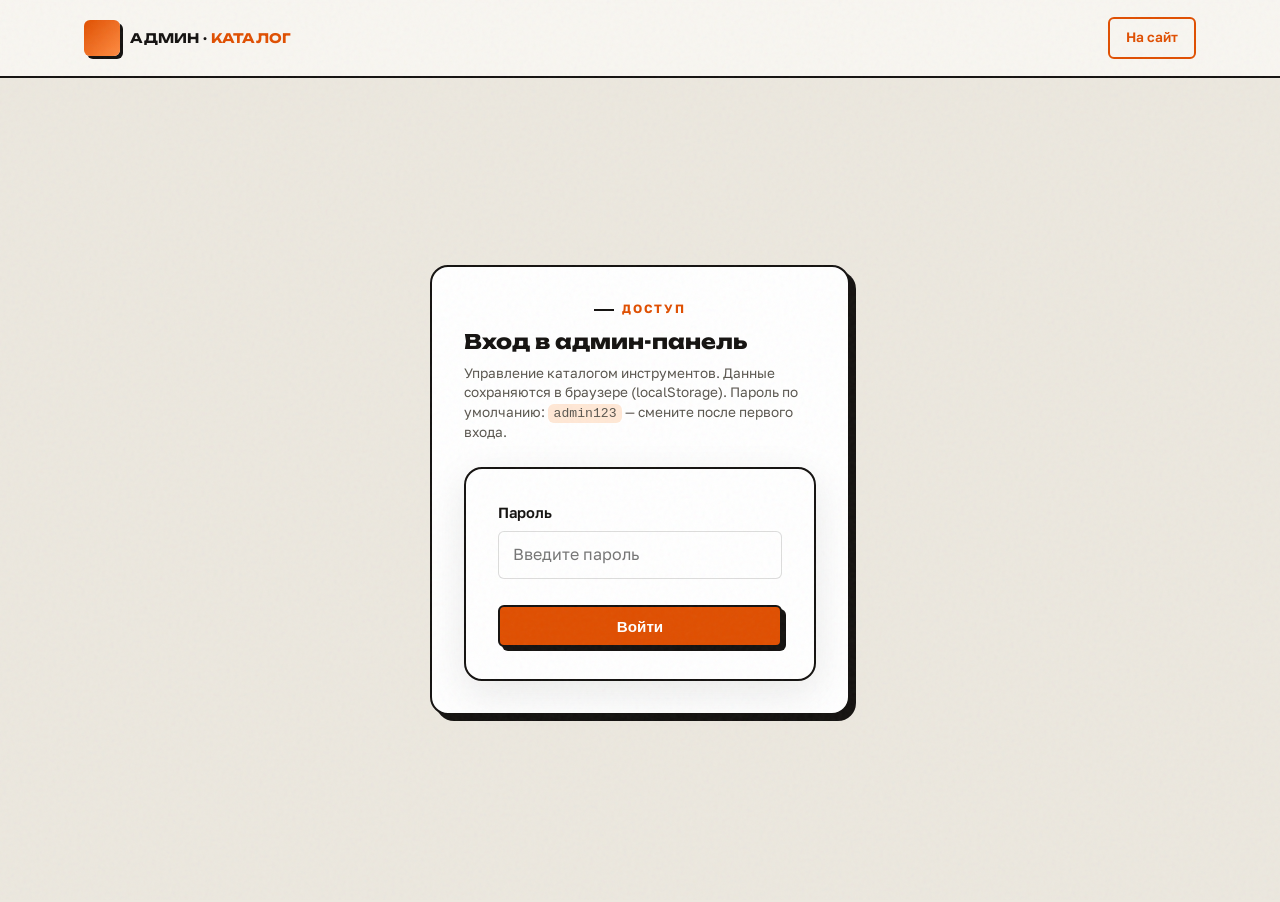
==== admin.html @ 6194e951 "Создание Админки" ====
<!DOCTYPE html>
<html lang="ru">
<head>
  <meta charset="UTF-8">
  <meta name="viewport" content="width=device-width, initial-scale=1.0">
  <meta name="robots" content="noindex, nofollow">
  <title>Админ-панель — Аренда Инструментов</title>
  <link rel="preconnect" href="https://fonts.googleapis.com">
  <link rel="preconnect" href="https://fonts.gstatic.com" crossorigin>
  <link href="https://fonts.googleapis.com/css2?family=Golos+Text:wght@400;500;600;700&family=Unbounded:wght@500;700;800&display=swap" rel="stylesheet">
  <link rel="stylesheet" href="style.css">
  <link rel="stylesheet" href="admin.css">
</head>
<body class="admin-body">
  <header class="site-header">
    <div class="container site-header__inner">
      <a href="index.html" class="logo">
        <span class="logo__mark" aria-hidden="true"></span>
        <span class="logo__text">Админ · <em>Каталог</em></span>
      </a>
      <a href="index.html" class="btn btn--outline btn--sm" id="admin-link-site">На сайт</a>
    </div>
  </header>

  <section class="admin-login" id="admin-login">
    <div class="admin-login__card">
      <p class="section__eyebrow">Доступ</p>
      <h1 class="admin-login__title">Вход в админ-панель</h1>
      <p class="admin-login__hint">
        Управление каталогом инструментов. Данные сохраняются в браузере (localStorage).
        Пароль по умолчанию: <code>admin123</code> — смените после первого входа.
      </p>
      <form id="login-form" class="form" novalidate>
        <p class="admin-form-error" id="login-error" role="alert" hidden></p>
        <div class="form__row">
          <label class="form__label" for="login-password">Пароль</label>
          <input class="form__control" type="password" id="login-password" autocomplete="current-password" required placeholder="Введите пароль">
        </div>
        <button type="submit" class="btn btn--primary btn--block">Войти</button>
      </form>
    </div>
  </section>

  <main class="admin-app container" id="admin-app" hidden>
    <div class="admin-toolbar">
      <h1 class="admin-toolbar__title">Каталог инструментов</h1>
      <div class="admin-toolbar__actions">
        <button type="button" class="btn btn--primary" id="btn-add-tool">+ Добавить</button>
        <button type="button" class="btn btn--outline btn--sm" id="btn-reset-defaults">Сбросить к defaults</button>
        <button type="button" class="btn btn--outline btn--sm" id="btn-logout">Выйти</button>
      </div>
    </div>

    <div class="admin-stats" id="admin-stats"></div>

    <div class="admin-table-wrap">
      <table class="admin-table" id="tools-table">
        <thead>
          <tr>
            <th scope="col">Фото</th>
            <th scope="col">Название</th>
            <th scope="col">Цена / сутки</th>
            <th scope="col">Залог</th>
            <th scope="col">Статус</th>
            <th scope="col">Действия</th>
          </tr>
        </thead>
        <tbody id="tools-table-body"></tbody>
      </table>
      <p class="admin-empty" id="tools-empty" hidden>Каталог пуст. Добавьте первый инструмент.</p>
    </div>

    <section class="admin-settings" aria-labelledby="admin-settings-title">
      <h2 class="admin-settings__title" id="admin-settings-title">Смена пароля</h2>
      <form id="password-form" class="form" novalidate>
        <p class="admin-form-error" id="password-error" role="alert" hidden></p>
        <p class="admin-form-success" id="password-success" hidden>Пароль успешно изменён.</p>
        <div class="admin-form__grid">
          <div class="form__row">
            <label class="form__label" for="pwd-current">Текущий пароль</label>
            <input class="form__control" type="password" id="pwd-current" required autocomplete="current-password">
          </div>
          <div class="form__row">
            <label class="form__label" for="pwd-new">Новый пароль</label>
            <input class="form__control" type="password" id="pwd-new" required minlength="6" autocomplete="new-password">
          </div>
        </div>
        <button type="submit" class="btn btn--outline btn--sm">Сохранить пароль</button>
      </form>
    </section>
  </main>

  <div class="modal admin-modal" id="tool-modal" aria-hidden="true" role="dialog" aria-modal="true" aria-labelledby="tool-modal-title">
    <div class="modal__backdrop" id="tool-modal-backdrop"></div>
    <div class="modal__panel modal__panel--admin">
      <header class="admin-form__head">
        <h2 class="admin-form__title" id="tool-modal-title">Инструмент</h2>
        <button type="button" class="modal__close" id="tool-modal-close" aria-label="Закрыть">×</button>
      </header>
      <form class="admin-form form" id="tool-form" novalidate>
        <p class="admin-form-error" id="tool-form-error" role="alert" hidden></p>
        <input type="hidden" id="tool-edit-id" value="">

        <div class="admin-form__grid">
          <div class="form__row admin-form__full">
            <label class="form__label" for="tool-name">Название <span class="req">*</span></label>
            <input class="form__control" type="text" id="tool-name" required>
          </div>
          <div class="form__row admin-form__full">
            <label class="form__label" for="tool-desc">Краткое описание <span class="req">*</span></label>
            <textarea class="form__control form__control--textarea" id="tool-desc" rows="2" required></textarea>
          </div>
          <div class="form__row admin-form__full">
            <label class="form__label" for="tool-desc-full">Подробное описание</label>
            <textarea class="form__control form__control--textarea" id="tool-desc-full" rows="3"></textarea>
          </div>
          <div class="form__row admin-form__full">
            <label class="form__label" for="tool-use">Область применения</label>
            <textarea class="form__control form__control--textarea" id="tool-use" rows="2"></textarea>
          </div>

          <p class="admin-form__section-title">Стоимость и статус</p>

          <div class="form__row">
            <label class="form__label" for="tool-price-day">Цена / сутки (₽) <span class="req">*</span></label>
            <input class="form__control" type="number" id="tool-price-day" min="0" step="1" required>
          </div>
          <div class="form__row">
            <label class="form__label" for="tool-price-week">Цена / неделя (₽)</label>
            <input class="form__control" type="number" id="tool-price-week" min="0" step="1">
          </div>
          <div class="form__row">
            <label class="form__label" for="tool-deposit">Залог (₽) <span class="req">*</span></label>
            <input class="form__control" type="number" id="tool-deposit" min="0" step="1" required>
          </div>
          <div class="form__row">
            <label class="form__label" for="tool-status">Статус</label>
            <select class="form__control" id="tool-status"></select>
          </div>
          <div class="form__row">
            <label class="form__label" for="tool-placeholder">Плейсхолдер</label>
            <input class="form__control" type="text" id="tool-placeholder" maxlength="4" placeholder="🔧">
          </div>

          <p class="admin-form__section-title">Изображение</p>

          <div class="admin-image-upload admin-form__full">
            <div id="tool-image-preview-wrap">
              <span class="admin-image-upload__preview-fallback" id="tool-image-fallback">🔧</span>
              <img class="admin-image-upload__preview" id="tool-image-preview" alt="" hidden>
            </div>
            <div class="admin-image-upload__fields">
              <div class="form__row">
                <label class="form__label" for="tool-image-file">Загрузить файл</label>
                <input class="form__control" type="file" id="tool-image-file" accept="image/jpeg,image/png,image/webp,image/gif">
              </div>
              <div class="form__row">
                <label class="form__label" for="tool-image-url">Или URL / путь</label>
                <input class="form__control" type="text" id="tool-image-url" placeholder="images/Перфоратор.webp">
              </div>
              <p class="admin-image-upload__hint">Файл сохраняется в localStorage (сжатие до ~900 КБ). Для production используйте серверное хранилище.</p>
            </div>
          </div>

          <p class="admin-form__section-title">Характеристики</p>
          <div class="admin-specs" id="specs-list"></div>
          <div class="admin-form__full">
            <button type="button" class="btn btn--outline btn--sm" id="btn-add-spec">+ Характеристика</button>
          </div>
        </div>

        <footer class="admin-form__foot">
          <button type="button" class="btn btn--outline" id="tool-form-cancel">Отмена</button>
          <button type="submit" class="btn btn--primary">Сохранить</button>
        </footer>
      </form>
    </div>
  </div>

  <script src="js/tools-seed.js"></script>
  <script src="js/catalog-store.js"></script>
  <script src="admin.js"></script>
</body>
</html>
---- style.css ----
/* ============================================
   НАСТРОЙКИ ТЕМЫ — индустриальная мастерская
   Акцент: --color-accent
   ============================================ */
:root {
  --color-bg: #ece8df;
  --color-bg-deep: #1a1814;
  --color-surface: #faf8f4;
  --color-surface-elevated: #ffffff;
  --color-text: #141210;
  --color-text-muted: #5a564f;
  --color-accent: #e04f00;
  --color-accent-hover: #c74400;
  --color-accent-soft: #ffe8d6;
  --color-accent-glow: rgba(224, 79, 0, 0.35);
  --color-stripe: #2a3d35;
  --color-border: rgba(20, 18, 16, 0.1);
  --radius: 4px;
  --radius-lg: 18px;
  --radius-sm: 6px;
  --shadow: 0 12px 40px rgba(20, 18, 16, 0.09);
  --shadow-hover: 0 20px 50px rgba(224, 79, 0, 0.22);
  --shadow-inset: inset 0 1px 0 rgba(255, 255, 255, 0.6);
  --font-display: "Unbounded", sans-serif;
  --font-body: "Golos Text", sans-serif;
  --header-h: 76px;
  --ease-out: cubic-bezier(0.22, 1, 0.36, 1);
  --ease-spring: cubic-bezier(0.34, 1.25, 0.64, 1);
  --t-fast: 0.22s;
  --t-med: 0.38s;
  --t-reveal: 0.55s;
}

*,
*::before,
*::after {
  box-sizing: border-box;
}

html {
  scroll-behavior: smooth;
}

body {
  margin: 0;
  font-family: var(--font-body);
  font-size: 1rem;
  line-height: 1.6;
  color: var(--color-text);
  background: var(--color-bg);
  position: relative;
  overflow-x: hidden;
}

main {
  width: 100%;
}

body::before {
  content: "";
  position: fixed;
  inset: 0;
  z-index: 9999;
  pointer-events: none;
  opacity: 0.045;
  background-image: url("data:image/svg+xml,%3Csvg viewBox='0 0 256 256' xmlns='http://www.w3.org/2000/svg'%3E%3Cfilter id='n'%3E%3CfeTurbulence type='fractalNoise' baseFrequency='0.85' numOctaves='4' stitchTiles='stitch'/%3E%3C/filter%3E%3Crect width='100%25' height='100%25' filter='url(%23n)'/%3E%3C/svg%3E");
}

img {
  max-width: 100%;
  height: auto;
  display: block;
}

a {
  color: var(--color-accent);
  text-decoration: none;
}

a:hover {
  text-decoration: underline;
}

.container {
  width: 100%;
  max-width: 1160px;
  margin-left: auto;
  margin-right: auto;
  padding-left: 1.5rem;
  padding-right: 1.5rem;
  box-sizing: border-box;
}

/* ---------- Шапка ---------- */
.site-header {
  position: sticky;
  top: 0;
  z-index: 100;
  background: rgba(250, 248, 244, 0.88);
  backdrop-filter: blur(14px) saturate(1.2);
  border-bottom: 2px solid var(--color-text);
}

.site-header__inner {
  display: flex;
  align-items: center;
  justify-content: space-between;
  gap: 1rem;
  min-height: var(--header-h);
}

.logo {
  display: inline-flex;
  align-items: center;
  gap: 0.65rem;
  font-family: var(--font-display);
  font-weight: 700;
  font-size: 0.82rem;
  letter-spacing: 0.02em;
  text-transform: uppercase;
  color: var(--color-text);
  text-decoration: none;
  white-space: nowrap;
}

.logo__text em {
  font-style: normal;
  color: var(--color-accent);
}

.logo__mark {
  width: 36px;
  height: 36px;
  flex-shrink: 0;
  border-radius: var(--radius-sm);
  background:
    linear-gradient(135deg, var(--color-accent) 0%, #ff8c42 100%),
    repeating-linear-gradient(
      -45deg,
      transparent,
      transparent 3px,
      rgba(0, 0, 0, 0.08) 3px,
      rgba(0, 0, 0, 0.08) 6px
    );
  box-shadow: 3px 3px 0 var(--color-text);
}

.logo:hover {
  color: var(--color-text);
  text-decoration: none;
}

@media (hover: hover) and (pointer: fine) {
  .logo {
    transition: transform var(--t-fast) var(--ease-out);
  }

  .logo:hover {
    transform: translateY(-1px);
  }

  .logo:hover .logo__mark {
    box-shadow: 4px 4px 0 var(--color-accent);
  }
}

.nav {
  flex: 1;
  display: flex;
  justify-content: center;
}

.menu {
  list-style: none;
  margin: 0;
  padding: 0;
  display: flex;
  flex-wrap: wrap;
  gap: 0.35rem 1.25rem;
  justify-content: center;
}

.menu__link {
  color: var(--color-text);
  font-weight: 500;
  font-size: 0.95rem;
  text-decoration: none;
  padding: 0.35rem 0;
  border-bottom: 2px solid transparent;
  transition:
    color var(--t-fast) ease,
    border-color var(--t-fast) ease,
    transform var(--t-fast) var(--ease-out);
}

.menu__link:hover {
  color: var(--color-accent);
  border-bottom-color: var(--color-accent);
  text-decoration: none;
}

@media (hover: hover) and (pointer: fine) {
  .menu__link:hover {
    transform: translateY(-1px);
  }
}

/* Кнопка заявки в выпадающем меню (только мобильная версия) */
.nav__cta-burger {
  display: none;
  width: 100%;
  margin-top: 0.75rem;
}

/* Шапка: телефон + CTA (десктоп) */
.site-header__actions {
  display: flex;
  align-items: center;
  gap: 0.85rem;
  flex-shrink: 0;
}

.header-phone {
  font-family: var(--font-display);
  font-size: 0.82rem;
  font-weight: 700;
  letter-spacing: 0.02em;
  color: var(--color-text);
  text-decoration: none;
  white-space: nowrap;
  padding: 0.35rem 0;
  border-bottom: 2px solid transparent;
  transition:
    color var(--t-fast) ease,
    border-color var(--t-fast) ease;
}

.header-phone:hover {
  color: var(--color-accent);
  border-bottom-color: var(--color-accent);
  text-decoration: none;
}

.site-header__cta {
  padding: 0.55rem 1rem;
  font-size: 0.88rem;
  white-space: nowrap;
}

.menu__link--cta {
  color: var(--color-accent);
  font-weight: 700;
}

.menu__link--cta:hover {
  border-bottom-color: var(--color-accent);
}

/* Кнопки */
.btn {
  display: inline-flex;
  align-items: center;
  justify-content: center;
  padding: 0.65rem 1.35rem;
  font-weight: 600;
  font-size: 0.95rem;
  border-radius: var(--radius-sm);
  border: 2px solid transparent;
  cursor: pointer;
  text-decoration: none;
  transition:
    background var(--t-med) var(--ease-out),
    color var(--t-med) var(--ease-out),
    border-color var(--t-med) var(--ease-out),
    transform var(--t-fast) var(--ease-spring),
    box-shadow var(--t-med) ease;
}

.btn:hover {
  text-decoration: none;
}

@media (hover: hover) and (pointer: fine) {
  .btn:hover {
    transform: translateY(-2px) scale(1.02);
  }

  .btn:active {
    transform: translateY(0) scale(0.98);
    transition-duration: 0.08s;
  }
}

.btn--sm {
  padding: 0.5rem 1rem;
  font-size: 0.85rem;
}

.btn--primary {
  background: var(--color-accent);
  color: #fff;
  border-color: var(--color-text);
  box-shadow: 4px 4px 0 var(--color-text);
}

.btn--primary:hover {
  background: var(--color-accent-hover);
  border-color: var(--color-text);
  color: #fff;
  box-shadow: 6px 6px 0 var(--color-text);
}

.btn--outline {
  background: transparent;
  color: var(--color-accent);
  border-color: var(--color-accent);
}

.btn--outline:hover {
  background: var(--color-accent-soft);
  color: var(--color-accent-hover);
  border-color: var(--color-accent-hover);
}

.btn--block {
  width: 100%;
  margin-top: 0.5rem;
}

.btn--lg {
  padding: 0.85rem 1.65rem;
  font-size: 1rem;
}

/* Бургер */
.burger {
  display: none;
  flex-direction: column;
  justify-content: center;
  gap: 5px;
  width: 44px;
  height: 44px;
  padding: 0;
  border: none;
  background: transparent;
  cursor: pointer;
  border-radius: var(--radius-sm);
}

.burger:hover {
  background: var(--color-accent-soft);
}

.burger__line {
  display: block;
  height: 3px;
  width: 22px;
  margin: 0 auto;
  background: var(--color-text);
  border-radius: 2px;
  transition: transform var(--t-med) var(--ease-out), opacity var(--t-fast) ease;
}

.site-header__inner:has(.nav.is-open) .burger .burger__line:nth-child(1) {
  transform: translateY(8px) rotate(45deg);
}

.site-header__inner:has(.nav.is-open) .burger .burger__line:nth-child(2) {
  opacity: 0;
  transform: scaleX(0);
}

.site-header__inner:has(.nav.is-open) .burger .burger__line:nth-child(3) {
  transform: translateY(-8px) rotate(-45deg);
}

/* ---------- Герой ---------- */
.hero {
  padding: 2.5rem 0 3.5rem;
  background:
    linear-gradient(118deg, transparent 62%, rgba(224, 79, 0, 0.07) 62%),
    radial-gradient(ellipse 80% 60% at 100% 0%, rgba(42, 61, 53, 0.12), transparent 55%),
    linear-gradient(180deg, var(--color-surface) 0%, var(--color-bg) 100%);
  overflow: hidden;
}

.hero__wrap {
  display: flex;
  flex-direction: column;
  gap: 2rem;
}

.hero__grid {
  display: grid;
  grid-template-columns: 1.05fr 0.95fr;
  gap: 2rem 3rem;
  align-items: center;
}

.hero__main {
  min-width: 0;
}

.hero__badge {
  display: inline-flex;
  align-items: center;
  gap: 0.5rem;
  margin: 0 0 1.25rem;
  padding: 0.4rem 0.85rem 0.4rem 0.55rem;
  font-size: 0.78rem;
  font-weight: 600;
  letter-spacing: 0.04em;
  text-transform: uppercase;
  color: var(--color-stripe);
  background: var(--color-surface-elevated);
  border: 1px solid var(--color-border);
  border-radius: 999px;
  box-shadow: var(--shadow-inset);
}

.hero__badge-dot {
  width: 8px;
  height: 8px;
  border-radius: 50%;
  background: var(--color-accent);
  box-shadow: 0 0 0 3px var(--color-accent-soft);
  animation: pulse-dot 2.4s ease-in-out infinite;
}

@keyframes pulse-dot {
  0%, 100% { opacity: 1; transform: scale(1); }
  50% { opacity: 0.7; transform: scale(0.85); }
}

.hero__title {
  margin: 0 0 1rem;
  font-family: var(--font-display);
  font-weight: 800;
  font-size: clamp(1.65rem, 4.2vw, 2.65rem);
  line-height: 1.12;
  letter-spacing: -0.03em;
  text-wrap: balance;
}

.hero__geo {
  display: block;
  color: var(--color-accent);
  margin-top: 0.15em;
}

.hero__lead {
  margin: 0 0 1.5rem;
  font-size: clamp(1rem, 2.2vw, 1.12rem);
  color: var(--color-text-muted);
  max-width: 42ch;
  line-height: 1.55;
}

.hero__lead strong {
  color: var(--color-text);
  font-weight: 600;
}

.hero__actions {
  display: flex;
  flex-wrap: wrap;
  align-items: center;
  gap: 0.75rem;
  margin-bottom: 0.65rem;
  max-width: 100%;
}

.hero__microcopy {
  margin: 0 0 1.25rem;
  font-size: 0.82rem;
  color: var(--color-text-muted);
  display: flex;
  align-items: center;
  gap: 0.35rem;
}

.hero__microcopy::before {
  content: "✓";
  color: #2d9a5a;
  font-weight: 700;
}

.hero__contact {
  display: grid;
  grid-template-columns: repeat(2, minmax(0, 1fr));
  gap: 0.75rem;
  max-width: 100%;
}

.hero__contact-btn {
  display: flex;
  align-items: center;
  gap: 0.75rem;
  padding: 0.85rem 1rem;
  text-decoration: none;
  color: var(--color-text);
  background: var(--color-surface-elevated);
  border: 2px solid var(--color-text);
  border-radius: var(--radius-sm);
  box-shadow: 3px 3px 0 var(--color-text);
  transition:
    transform var(--t-fast) var(--ease-out),
    box-shadow var(--t-fast) ease,
    background var(--t-fast) ease;
}

.hero__contact-btn:hover {
  text-decoration: none;
  transform: translateY(-2px);
  box-shadow: 5px 5px 0 var(--color-text);
}

.hero__contact-btn--wa {
  border-color: #1a7a45;
  box-shadow: 3px 3px 0 #1a7a45;
}

.hero__contact-btn--wa:hover {
  box-shadow: 5px 5px 0 #1a7a45;
  background: #eefaf3;
}

.hero__contact-icon {
  flex-shrink: 0;
  width: 2.25rem;
  height: 2.25rem;
  display: flex;
  align-items: center;
  justify-content: center;
  font-size: 1.1rem;
  background: var(--color-accent-soft);
  border-radius: var(--radius-sm);
  border: 1px solid var(--color-border);
}

.hero__contact-icon--wa {
  background: #d8f3e0;
  color: #1a7a45;
  border-color: rgba(26, 122, 69, 0.25);
}

.hero__contact-text {
  display: flex;
  flex-direction: column;
  gap: 0.1rem;
  min-width: 0;
}

.hero__contact-label {
  font-size: 0.68rem;
  font-weight: 700;
  letter-spacing: 0.08em;
  text-transform: uppercase;
  color: var(--color-text-muted);
}

.hero__contact-value {
  font-family: var(--font-display);
  font-size: 0.82rem;
  font-weight: 700;
  line-height: 1.25;
  word-break: break-word;
}

.hero__contact-btn--phone .hero__contact-value {
  font-size: 0.95rem;
}

.hero-cards {
  list-style: none;
  margin: 0;
  padding: 0;
  display: grid;
  grid-template-columns: repeat(4, minmax(0, 1fr));
  gap: 1rem;
}

.hero-card {
  position: relative;
  padding: 1.15rem 1.15rem 1.25rem;
  background: var(--color-surface-elevated);
  border: 2px solid var(--color-text);
  border-radius: var(--radius-lg);
  box-shadow: 4px 4px 0 var(--color-text);
  min-width: 0;
}

.hero-card__num {
  display: inline-block;
  margin-bottom: 0.65rem;
  padding: 0.2rem 0.45rem;
  font-family: var(--font-display);
  font-size: 0.65rem;
  font-weight: 700;
  letter-spacing: 0.06em;
  color: var(--color-accent);
  background: var(--color-accent-soft);
  border: 1px solid rgba(224, 79, 0, 0.25);
  border-radius: var(--radius-sm);
}

.hero-card__title {
  margin: 0 0 0.45rem;
  font-family: var(--font-display);
  font-size: 0.82rem;
  font-weight: 700;
  line-height: 1.3;
  letter-spacing: -0.01em;
}

.hero-card__text {
  margin: 0;
  font-size: 0.84rem;
  line-height: 1.45;
  color: var(--color-text-muted);
}

.hero__visual {
  position: relative;
  min-height: 320px;
  margin-top: 0;
}

.hero__visual::before {
  content: "";
  position: absolute;
  inset: -12px -12px 12px 12px;
  border: 2px solid var(--color-text);
  border-radius: var(--radius-lg);
  z-index: 0;
}

.hero__visual-frame {
  position: relative;
  z-index: 1;
  height: 100%;
  min-height: 320px;
  padding: 1.75rem 1.5rem;
  display: flex;
  flex-direction: column;
  justify-content: flex-end;
  border-radius: var(--radius-lg);
  background:
    linear-gradient(160deg, rgba(26, 24, 20, 0.92) 0%, rgba(42, 61, 53, 0.88) 100%),
    repeating-linear-gradient(
      90deg,
      transparent,
      transparent 24px,
      rgba(255, 255, 255, 0.03) 24px,
      rgba(255, 255, 255, 0.03) 25px
    );
  box-shadow: var(--shadow);
  color: #f4f0e8;
}

.hero__visual-tag {
  position: absolute;
  top: 1.25rem;
  right: 1.25rem;
  padding: 0.45rem 0.75rem;
  font-family: var(--font-display);
  font-size: 0.72rem;
  font-weight: 700;
  letter-spacing: 0.02em;
  color: var(--color-text);
  background: var(--color-accent);
  border: 2px solid var(--color-text);
  border-radius: var(--radius-sm);
  box-shadow: 3px 3px 0 rgba(0, 0, 0, 0.35);
}

.hero__visual-title {
  margin: 0 0 1rem;
  font-family: var(--font-display);
  font-size: 0.75rem;
  font-weight: 700;
  letter-spacing: 0.1em;
  text-transform: uppercase;
  color: rgba(244, 240, 232, 0.65);
}

.hero__visual-list {
  list-style: none;
  margin: 0;
  padding: 0;
  display: grid;
  gap: 0.55rem;
}

.hero__visual-list li {
  padding: 0.55rem 0.75rem;
  font-weight: 600;
  font-size: 0.95rem;
  background: rgba(255, 255, 255, 0.06);
  border-left: 3px solid var(--color-accent);
  border-radius: 0 var(--radius-sm) var(--radius-sm) 0;
}

@media (hover: hover) and (pointer: fine) {
  .hero:hover .hero__visual-frame {
    box-shadow: 0 16px 44px rgba(20, 18, 16, 0.18);
  }
}

/* ---------- Полоса доверия (CRO) ---------- */
.trust-bar {
  background: var(--color-bg-deep);
  color: #f4f0e8;
  border-block: 2px solid var(--color-text);
  padding: 1.15rem 0;
}

.trust-bar__grid {
  display: grid;
  grid-template-columns: repeat(4, 1fr);
  gap: 1rem 1.5rem;
}

.trust-bar__item {
  text-align: center;
  padding: 0.25rem 0.5rem;
}

.trust-bar__value {
  display: block;
  font-family: var(--font-display);
  font-size: clamp(1rem, 2.5vw, 1.25rem);
  font-weight: 800;
  color: var(--color-accent);
  letter-spacing: -0.02em;
  margin-bottom: 0.2rem;
}

.trust-bar__label {
  display: block;
  font-size: 0.78rem;
  color: rgba(244, 240, 232, 0.72);
  line-height: 1.35;
}

/* ---------- Секции ---------- */
.section {
  padding: 3.5rem 0;
}

.section--alt {
  background: var(--color-surface);
  border-block: 2px solid var(--color-text);
}

.section--form {
  background:
    linear-gradient(0deg, var(--color-bg) 0%, transparent 40%),
    var(--color-surface);
}

.section--contacts {
  background: var(--color-bg-deep);
  color: #f4f0e8;
  padding-bottom: 4rem;
}

.section--contacts .section__eyebrow,
.section--contacts .section__title,
.section--contacts .section__intro {
  color: #f4f0e8;
}

.section--contacts .section__eyebrow::before {
  background: var(--color-accent);
}

.section-header {
  width: 100%;
  max-width: 720px;
  margin: 0 auto 2.5rem;
  padding: 0;
  text-align: center;
}

.catalog-header {
  max-width: 640px;
}

.section-header .section__eyebrow {
  margin-left: auto;
  margin-right: auto;
}

.section-header .section__title {
  width: 100%;
}

.section-header .section__intro {
  margin-bottom: 0;
}

.section__eyebrow {
  margin: 0 auto 0.5rem;
  width: fit-content;
  max-width: 100%;
  font-size: 0.75rem;
  font-weight: 700;
  letter-spacing: 0.14em;
  text-transform: uppercase;
  color: var(--color-accent);
  text-align: center;
}

.section__eyebrow::before {
  content: "";
  display: inline-block;
  width: 1.25rem;
  height: 2px;
  margin-right: 0.5rem;
  vertical-align: middle;
  background: var(--color-text);
}

.section__title {
  margin: 0 0 0.75rem;
  font-family: var(--font-display);
  font-weight: 700;
  font-size: clamp(1.45rem, 3vw, 2rem);
  letter-spacing: -0.02em;
  text-align: center;
}

.section__intro {
  margin: 0 auto;
  text-align: center;
  color: var(--color-text-muted);
  max-width: 520px;
}

/* ---------- Каталог ---------- */
.catalog {
  display: grid;
  width: 100%;
  grid-template-columns: minmax(0, 1fr);
  gap: 1.5rem;
}

@media (min-width: 768px) {
  .catalog {
    grid-template-columns: repeat(2, minmax(0, 1fr));
    gap: 1.75rem;
  }
}

/* Широкий экран: до 4 карточки в ряд; на ноутбуке остаётся сетка 2×2 */
@media (min-width: 1400px) {
  .catalog {
    grid-template-columns: repeat(4, minmax(0, 1fr));
  }
}

.catalog-cta {
  display: flex;
  flex-wrap: wrap;
  align-items: center;
  justify-content: center;
  gap: 1rem 1.5rem;
  margin-top: 2.25rem;
  padding: 1.35rem 1.5rem;
  background: var(--color-accent-soft);
  border: 2px dashed var(--color-accent);
  border-radius: var(--radius-lg);
  text-align: center;
}

.catalog-cta__text {
  margin: 0;
  font-weight: 600;
  font-size: 0.95rem;
  color: var(--color-text);
  max-width: 36ch;
}

.tool-card {
  min-width: 0;
  max-width: 100%;
  background: var(--color-surface-elevated);
  border-radius: var(--radius-lg);
  overflow: hidden;
  box-shadow: var(--shadow);
  border: 2px solid var(--color-text);
  display: flex;
  flex-direction: column;
  transition:
    transform var(--t-med) var(--ease-spring),
    box-shadow var(--t-med) ease;
}

.tool-card::before {
  content: "";
  display: block;
  height: 4px;
  background: linear-gradient(90deg, var(--color-accent), var(--color-stripe));
}

@media (hover: hover) and (pointer: fine) {
  .tool-card:hover {
    transform: translateY(-8px) scale(1.02);
    box-shadow: var(--shadow-hover);
  }
}

.tool-card__media {
  position: relative;
  aspect-ratio: 16 / 10;
  background: #e8e4dc;
  overflow: hidden;
}

.tool-card__media .status-badge {
  position: absolute;
  top: 0.75rem;
  right: 0.75rem;
  z-index: 2;
}

.tool-card__img {
  display: block;
  width: 100%;
  height: 100%;
  object-fit: cover;
  object-position: center;
  transition: transform var(--t-med) var(--ease-out);
}

.tool-card__media-fallback {
  display: flex;
  align-items: center;
  justify-content: center;
  width: 100%;
  height: 100%;
  font-size: 3rem;
  line-height: 1;
  background:
    linear-gradient(145deg, #e8e4dc 0%, var(--color-accent-soft) 70%);
}

@media (hover: hover) and (pointer: fine) {
  .tool-card:hover .tool-card__img {
    transform: scale(1.05);
  }
}

.tool-card__body {
  padding: 1.25rem 1.35rem 1.5rem;
  display: flex;
  flex-direction: column;
  flex: 1;
  gap: 0.5rem;
}

.tool-card__title {
  margin: 0;
  font-family: var(--font-display);
  font-size: 1rem;
  font-weight: 700;
  letter-spacing: -0.01em;
  word-wrap: break-word;
  overflow-wrap: break-word;
}

.tool-card__price-hero {
  margin: 0.15rem 0 0;
  font-family: var(--font-display);
  font-size: 1.35rem;
  font-weight: 800;
  color: var(--color-accent);
  letter-spacing: -0.02em;
  line-height: 1.2;
}

.tool-card__price-hero span {
  font-family: var(--font-body);
  font-size: 0.78rem;
  font-weight: 600;
  color: var(--color-text-muted);
  letter-spacing: 0;
}

.tool-card__desc {
  margin: 0;
  font-size: 0.92rem;
  color: var(--color-text-muted);
}

.tool-card__section {
  margin-top: 0.85rem;
}

.tool-card__subtitle {
  margin: 0 0 0.4rem;
  font-size: 0.72rem;
  font-weight: 700;
  letter-spacing: 0.08em;
  text-transform: uppercase;
  color: var(--color-stripe);
}

.tool-card__use {
  margin: 0;
  font-size: 0.88rem;
  color: var(--color-text-muted);
  line-height: 1.45;
}

.tool-card__deposit-note {
  margin: 0.35rem 0 0;
  font-size: 0.78rem;
  color: var(--color-text-muted);
  padding: 0.45rem 0.55rem;
  background: rgba(20, 18, 16, 0.04);
  border-radius: var(--radius-sm);
}

.tool-card__pricing {
  display: flex;
  flex-direction: column;
  gap: 0.35rem;
  margin-bottom: 0.15rem;
}

.tool-card__pricing .consumables-notice {
  margin-top: 0.15rem;
}

/* ---------- Предупреждение о расходных материалах ---------- */
.consumables-notice {
  display: flex;
  align-items: flex-start;
  gap: 0.55rem;
  margin: 0;
  padding: 0.55rem 0.65rem;
  font-size: 0.82rem;
  line-height: 1.45;
  color: var(--color-stripe);
  background: linear-gradient(135deg, #eef5fb 0%, #e8f0f8 100%);
  border: 1px solid rgba(42, 61, 53, 0.18);
  border-left: 3px solid var(--color-stripe);
  border-radius: var(--radius-sm);
}

.consumables-notice__icon {
  flex-shrink: 0;
  width: 1.25rem;
  height: 1.25rem;
  display: flex;
  align-items: center;
  justify-content: center;
  font-size: 0.72rem;
  font-weight: 800;
  font-style: normal;
  color: #fff;
  background: var(--color-stripe);
  border-radius: 50%;
  line-height: 1;
  margin-top: 0.05rem;
}

.consumables-notice__text {
  flex: 1;
  min-width: 0;
}

.consumables-notice__mark {
  color: var(--color-accent);
  font-weight: 700;
}

.consumables-notice--card {
  font-size: 0.76rem;
  padding: 0.45rem 0.55rem;
}

.consumables-notice--card .consumables-notice__icon {
  width: 1.1rem;
  height: 1.1rem;
  font-size: 0.65rem;
}

.consumables-notice--modal {
  margin-top: 0.85rem;
  font-size: 0.88rem;
}

.consumables-notice--form {
  margin-bottom: 0.85rem;
  font-size: 0.82rem;
}

.tool-card__actions {
  display: grid;
  grid-template-columns: 1fr;
  gap: 0.5rem;
  margin-top: auto;
  padding-top: 0.85rem;
}

.tool-card__actions .btn--primary {
  order: -1;
}

.tool-card__actions .btn {
  width: 100%;
  margin: 0;
  padding-left: 0.65rem;
  padding-right: 0.65rem;
  font-size: 0.88rem;
}

/* ---------- Статус, характеристики, цены ---------- */
.status-badge {
  display: inline-flex;
  align-items: center;
  gap: 0.35rem;
  padding: 0.3rem 0.65rem;
  font-size: 0.72rem;
  font-weight: 700;
  letter-spacing: 0.04em;
  text-transform: uppercase;
  border-radius: 999px;
  border: 1px solid transparent;
}

.status-badge--ok {
  color: #1a4d2e;
  background: #d8f3e0;
  border-color: rgba(26, 77, 46, 0.2);
}

.status-badge--ok::before {
  content: "";
  width: 6px;
  height: 6px;
  border-radius: 50%;
  background: #2d9a5a;
}

.status-badge--busy {
  color: #5a3d00;
  background: #fff3cd;
  border-color: rgba(90, 61, 0, 0.15);
}

.spec-list {
  list-style: none;
  margin: 0;
  padding: 0;
  display: flex;
  flex-direction: column;
  gap: 0.35rem;
}

.spec-list__item {
  display: grid;
  grid-template-columns: 1fr auto;
  gap: 0.5rem 1rem;
  align-items: baseline;
  padding: 0.4rem 0.5rem;
  font-size: 0.84rem;
  background: rgba(20, 18, 16, 0.03);
  border-radius: var(--radius-sm);
  border-left: 2px solid var(--color-accent);
}

.spec-list__name {
  color: var(--color-text-muted);
}

.spec-list__value {
  font-weight: 600;
  color: var(--color-text);
  text-align: right;
  white-space: nowrap;
}

.spec-list__more {
  padding: 0.35rem 0.5rem;
  font-size: 0.8rem;
  font-weight: 600;
  color: var(--color-accent);
  list-style: none;
}

.price-block {
  margin: 1rem 0 0;
  padding: 0.85rem 1rem;
  background: var(--color-accent-soft);
  border: 1px solid rgba(224, 79, 0, 0.2);
  border-radius: var(--radius-sm);
}

.price-block__row {
  display: flex;
  justify-content: space-between;
  align-items: baseline;
  gap: 1rem;
  padding: 0.35rem 0;
}

.price-block__row:not(:last-child) {
  border-bottom: 1px dashed rgba(20, 18, 16, 0.1);
}

.price-block__row dt {
  margin: 0;
  font-size: 0.82rem;
  font-weight: 600;
  color: var(--color-text-muted);
}

.price-block__row dd {
  margin: 0;
  font-family: var(--font-display);
  font-size: 0.95rem;
  font-weight: 700;
  color: var(--color-text);
}

.price-block__row--main dd,
.price-block--compact .price-block__row:first-child dd {
  font-size: 1.05rem;
  color: var(--color-accent);
}

.price-block__row--deposit dd {
  color: var(--color-text-muted);
  font-size: 0.88rem;
  font-family: var(--font-body);
  font-weight: 600;
}

/* ---------- Шаги ---------- */
.steps {
  list-style: none;
  margin: 0 auto;
  padding: 0;
  display: grid;
  grid-template-columns: repeat(4, 1fr);
  gap: 1rem;
  max-width: 900px;
}

.steps__item {
  background: var(--color-surface-elevated);
  border-radius: var(--radius-lg);
  padding: 1.35rem 1rem;
  text-align: center;
  border: 2px solid var(--color-border);
  display: flex;
  flex-direction: column;
  align-items: center;
  gap: 0.65rem;
  transition: transform var(--t-fast) var(--ease-out), box-shadow var(--t-fast) ease, border-color var(--t-fast) ease;
}

@media (hover: hover) and (pointer: fine) {
  .steps__item:hover {
    transform: translateY(-3px);
    box-shadow: var(--shadow);
    border-color: rgba(232, 93, 4, 0.2);
  }
}

.steps__num {
  width: 44px;
  height: 44px;
  border-radius: var(--radius-sm);
  background: var(--color-text);
  color: #fff;
  font-family: var(--font-display);
  font-weight: 700;
  font-size: 1rem;
  display: flex;
  align-items: center;
  justify-content: center;
  transition: transform var(--t-fast) var(--ease-spring), box-shadow var(--t-fast) ease;
}

@media (hover: hover) and (pointer: fine) {
  .steps__item:hover .steps__num {
    transform: scale(1.08);
    box-shadow: 0 4px 12px rgba(232, 93, 4, 0.35);
  }
}

.steps__text {
  font-weight: 600;
  font-size: 0.95rem;
}

.steps-cta {
  display: flex;
  justify-content: center;
  margin-top: 2rem;
}

/* ---------- Условия ---------- */
.terms-grid {
  display: grid;
  grid-template-columns: repeat(2, minmax(0, 1fr));
  gap: 1rem 1.25rem;
  max-width: 760px;
  margin: 0 auto;
}

.terms-card {
  background: var(--color-surface-elevated);
  border-radius: var(--radius-lg);
  padding: 1.35rem 1.5rem 1.35rem 1.65rem;
  box-shadow: var(--shadow);
  border: 1px solid var(--color-border);
  border-left: 4px solid var(--color-accent);
  transition: transform var(--t-fast) var(--ease-out), box-shadow var(--t-med) ease, border-color var(--t-fast) ease;
}

.terms-card--wide {
  grid-column: 1 / -1;
  margin-top: 0.35rem;
  padding: 1.15rem 1.35rem;
  background: rgba(250, 248, 244, 0.85);
  border: 1px dashed rgba(42, 61, 53, 0.22);
  border-left: 3px solid rgba(42, 61, 53, 0.4);
  box-shadow: none;
}

.terms-card__wide {
  display: flex;
  align-items: flex-start;
  gap: 0.85rem;
}

.terms-card__wide-icon {
  flex-shrink: 0;
  width: 1.5rem;
  height: 1.5rem;
  display: flex;
  align-items: center;
  justify-content: center;
  font-size: 0.78rem;
  font-weight: 800;
  color: #fff;
  background: var(--color-stripe);
  border-radius: 50%;
  margin-top: 0.1rem;
}

.terms-card__wide-body {
  flex: 1;
  min-width: 0;
}

.terms-card--wide .terms-card__title {
  margin-bottom: 0.35rem;
  color: var(--color-stripe);
  font-size: 0.9rem;
}

.terms-card--wide p {
  font-size: 0.9rem;
  line-height: 1.55;
}

@media (hover: hover) and (pointer: fine) {
  .terms-card:not(.terms-card--wide):hover {
    transform: translateY(-4px);
    box-shadow: var(--shadow-hover);
    border-color: rgba(232, 93, 4, 0.15);
  }

  .terms-card--wide:hover {
    transform: none;
    box-shadow: none;
    border-color: rgba(42, 61, 53, 0.28);
  }
}

@media (max-width: 600px) {
  .terms-grid {
    grid-template-columns: 1fr;
    max-width: 420px;
  }

  .terms-card--wide {
    margin-top: 0.15rem;
  }
}

@media (min-width: 601px) and (max-width: 900px) {
  .terms-grid {
    max-width: 640px;
  }
}

.terms-card__title {
  margin: 0 0 0.5rem;
  font-family: var(--font-display);
  font-size: 0.95rem;
  font-weight: 700;
  color: var(--color-text);
}

.terms-card p {
  margin: 0;
  color: var(--color-text-muted);
  font-size: 0.95rem;
}

/* ---------- Отзывы ---------- */
.reviews-summary {
  display: inline-flex;
  flex-wrap: wrap;
  align-items: center;
  justify-content: center;
  gap: 0.5rem 0.75rem;
  margin: 1rem auto 0;
  padding: 0.55rem 1rem;
  background: var(--color-surface-elevated);
  border: 2px solid var(--color-text);
  border-radius: 999px;
  box-shadow: 3px 3px 0 var(--color-text);
}

.reviews-summary__stars {
  color: #e8a317;
  font-size: 1rem;
  letter-spacing: 0.05em;
}

.reviews-summary__text {
  font-size: 0.88rem;
  color: var(--color-text-muted);
}

.reviews-summary__text strong {
  font-family: var(--font-display);
  font-size: 1.05rem;
  color: var(--color-text);
}

.reviews-grid {
  display: grid;
  grid-template-columns: repeat(auto-fill, minmax(280px, 1fr));
  gap: 1.25rem;
  align-items: stretch;
}

.review-card {
  position: relative;
  display: flex;
  flex-direction: column;
  min-width: 0;
  min-height: 100%;
  padding: 1.35rem 1.35rem 1.25rem;
  background: var(--color-surface-elevated);
  border: 2px solid var(--color-text);
  border-radius: var(--radius-lg);
  box-shadow: 4px 4px 0 var(--color-text);
  transition:
    transform var(--t-fast) var(--ease-out),
    box-shadow var(--t-med) ease;
}

.review-card::before {
  content: "\201C";
  position: absolute;
  top: 0.65rem;
  right: 1rem;
  font-family: var(--font-display);
  font-size: 2.5rem;
  line-height: 1;
  color: var(--color-accent-soft);
  pointer-events: none;
}

@media (hover: hover) and (pointer: fine) {
  .review-card:hover {
    transform: translateY(-4px);
    box-shadow: 6px 6px 0 var(--color-accent);
  }
}

.review-card__rating {
  margin-bottom: 0.85rem;
}

.review-stars {
  display: inline-flex;
  gap: 0.15rem;
  font-size: 1.05rem;
  line-height: 1;
}

.review-stars__star {
  color: rgba(20, 18, 16, 0.15);
}

.review-stars__star--on {
  color: var(--color-accent);
  text-shadow: 0 1px 0 rgba(224, 79, 0, 0.2);
}

.review-card__text {
  margin: 0 0 1.15rem;
  flex: 1 1 auto;
}

.review-card__text p {
  margin: 0;
  font-size: 0.92rem;
  line-height: 1.55;
  color: var(--color-text-muted);
}

.review-card__author {
  display: flex;
  align-items: center;
  gap: 0.75rem;
  margin-top: auto;
  padding-top: 1rem;
  border-top: 1px dashed var(--color-border);
}

.review-card__avatar {
  flex-shrink: 0;
  width: 2.5rem;
  height: 2.5rem;
  display: flex;
  align-items: center;
  justify-content: center;
  font-family: var(--font-display);
  font-size: 0.65rem;
  font-weight: 700;
  letter-spacing: 0.02em;
  color: #fff;
  background: var(--color-stripe);
  border: 2px solid var(--color-text);
  border-radius: var(--radius-sm);
  box-shadow: 2px 2px 0 var(--color-text);
}

.review-card__name {
  font-style: normal;
  font-weight: 700;
  font-size: 0.95rem;
  color: var(--color-text);
}

@media (min-width: 1100px) {
  .reviews-grid {
    grid-template-columns: repeat(6, minmax(0, 1fr));
  }

  .review-card {
    grid-column: span 2;
  }

  .review-card:nth-child(4) {
    grid-column: 2 / span 2;
  }

  .review-card:nth-child(5) {
    grid-column: 4 / span 2;
  }
}

@media (min-width: 640px) and (max-width: 1099px) {
  .reviews-grid {
    grid-template-columns: repeat(2, minmax(0, 1fr));
  }

  .review-card:nth-child(4),
  .review-card:nth-child(5) {
    grid-column: auto;
  }
}

/* ---------- FAQ ---------- */
.faq-accordion {
  max-width: 720px;
  margin: 0 auto;
  display: flex;
  flex-direction: column;
  gap: 0.75rem;
}

.faq-item {
  background: var(--color-surface-elevated);
  border: 2px solid var(--color-text);
  border-radius: var(--radius-lg);
  box-shadow: 3px 3px 0 var(--color-text);
  overflow: hidden;
  transition:
    box-shadow var(--t-fast) ease,
    transform var(--t-fast) var(--ease-out);
}

.faq-item.is-open {
  box-shadow: 4px 4px 0 var(--color-accent);
}

@media (hover: hover) and (pointer: fine) {
  .faq-item:not(.is-open):hover {
    transform: translateY(-2px);
    box-shadow: 4px 4px 0 var(--color-text);
  }
}

.faq-item__heading {
  margin: 0;
}

.faq-item__trigger {
  width: 100%;
  display: flex;
  align-items: center;
  justify-content: space-between;
  gap: 1rem;
  padding: 1rem 1.15rem;
  border: none;
  background: transparent;
  cursor: pointer;
  text-align: left;
  font: inherit;
  color: var(--color-text);
  transition: background var(--t-fast) ease;
}

.faq-item__trigger:hover {
  background: var(--color-accent-soft);
}

.faq-item__trigger:focus-visible {
  outline: none;
  box-shadow: inset 0 0 0 3px rgba(224, 79, 0, 0.35);
}

.faq-item__question {
  font-family: var(--font-display);
  font-size: clamp(0.88rem, 2.5vw, 0.98rem);
  font-weight: 700;
  line-height: 1.35;
  letter-spacing: -0.01em;
}

.faq-item__icon {
  flex-shrink: 0;
  width: 1.75rem;
  height: 1.75rem;
  position: relative;
  border: 2px solid var(--color-text);
  border-radius: var(--radius-sm);
  background: var(--color-bg);
  box-shadow: 2px 2px 0 var(--color-text);
  transition: transform var(--t-med) var(--ease-out), background var(--t-fast) ease;
}

.faq-item__icon::before,
.faq-item__icon::after {
  content: "";
  position: absolute;
  top: 50%;
  left: 50%;
  width: 0.65rem;
  height: 2px;
  background: var(--color-text);
  transform: translate(-50%, -50%);
  transition: transform var(--t-med) var(--ease-out);
}

.faq-item__icon::after {
  transform: translate(-50%, -50%) rotate(90deg);
}

.faq-item.is-open .faq-item__icon {
  background: var(--color-accent);
  transform: rotate(90deg);
}

.faq-item.is-open .faq-item__icon::before,
.faq-item.is-open .faq-item__icon::after {
  background: #fff;
}

.faq-item.is-open .faq-item__icon::after {
  transform: translate(-50%, -50%) rotate(90deg) scaleX(0);
}

.faq-item__panel {
  overflow: hidden;
  transition: height var(--t-med) var(--ease-out);
}

.faq-item__panel[hidden] {
  display: none;
}

.faq-item__panel:not([hidden]) {
  border-top: 1px dashed var(--color-border);
}

.faq-item__panel p {
  margin: 0;
  padding: 0 1.15rem 1.15rem;
  font-size: 0.94rem;
  line-height: 1.55;
  color: var(--color-text-muted);
}

@media (max-width: 520px) {
  .faq-item__trigger {
    padding: 0.9rem 1rem;
    gap: 0.75rem;
  }

  .faq-item__panel p {
    padding: 0 1rem 1rem;
    font-size: 0.92rem;
  }
}

/* ---------- Форма ---------- */
.form-layout {
  display: grid;
  grid-template-columns: minmax(240px, 320px) minmax(0, 1fr);
  gap: 2rem;
  align-items: start;
  max-width: 960px;
  margin: 0 auto;
}

.form-trust {
  position: sticky;
  top: calc(var(--header-h) + 1rem);
  padding: 1.5rem;
  background: var(--color-surface-elevated);
  border: 2px solid var(--color-text);
  border-radius: var(--radius-lg);
  box-shadow: 4px 4px 0 var(--color-text);
}

.form-trust__title {
  margin: 0 0 1rem;
  font-family: var(--font-display);
  font-size: 1rem;
  font-weight: 700;
}

.form-trust__list {
  list-style: none;
  margin: 0 0 1.25rem;
  padding: 0;
  display: flex;
  flex-direction: column;
  gap: 0.65rem;
}

.form-trust__list li {
  position: relative;
  padding-left: 1.35rem;
  font-size: 0.88rem;
  color: var(--color-text-muted);
  line-height: 1.45;
}

.form-trust__list li::before {
  content: "✓";
  position: absolute;
  left: 0;
  color: #2d9a5a;
  font-weight: 700;
}

.form-trust__contacts {
  padding-top: 1rem;
  border-top: 1px solid var(--color-border);
}

.form-trust__label {
  margin: 0 0 0.5rem;
  font-size: 0.78rem;
  font-weight: 700;
  letter-spacing: 0.06em;
  text-transform: uppercase;
  color: var(--color-text-muted);
}

.form-trust__phone {
  display: block;
  font-family: var(--font-display);
  font-size: 1.05rem;
  font-weight: 700;
  color: var(--color-text);
  text-decoration: none;
  margin-bottom: 0.5rem;
}

.form-trust__phone:hover {
  color: var(--color-accent);
  text-decoration: none;
}

.form-trust__wa {
  display: inline-flex;
  align-items: center;
  gap: 0.35rem;
  font-size: 0.88rem;
  font-weight: 600;
  color: #1a7a45;
  text-decoration: none;
}

.form-trust__wa:hover {
  text-decoration: underline;
}

.form-wrap {
  max-width: none;
  margin: 0;
}

.form {
  background: var(--color-surface-elevated);
  padding: 2rem;
  border-radius: var(--radius-lg);
  box-shadow: var(--shadow);
  border: 2px solid var(--color-text);
  transition: box-shadow var(--t-med) ease;
}

@media (hover: hover) and (pointer: fine) {
  .form:hover {
    box-shadow: 0 10px 36px rgba(28, 27, 25, 0.1);
  }
}

.form__row {
  margin-bottom: 1.15rem;
}

.form__row--2 {
  display: grid;
  grid-template-columns: 1fr 1fr;
  gap: 1rem;
}

.form__label {
  display: block;
  font-weight: 600;
  margin-bottom: 0.4rem;
  font-size: 0.92rem;
}

.req {
  color: var(--color-accent);
}

.form__control {
  width: 100%;
  padding: 0.65rem 0.85rem;
  font: inherit;
  border: 1px solid rgba(28, 27, 25, 0.15);
  border-radius: var(--radius-sm);
  background: #fff;
  transition: border-color 0.2s, box-shadow 0.2s;
}

.form__control:focus {
  outline: none;
  border-color: var(--color-accent);
  box-shadow: 0 0 0 3px rgba(232, 93, 4, 0.2);
}

.form__control--textarea {
  resize: vertical;
  min-height: 100px;
}

.form__hint {
  margin: 0.75rem 0 0;
  font-size: 0.75rem;
  color: var(--color-text-muted);
  text-align: center;
  line-height: 1.45;
}

.form__row--consent {
  margin-bottom: 1rem;
}

.form__consent {
  display: flex;
  align-items: flex-start;
  gap: 0.65rem;
  cursor: pointer;
  font-size: 0.88rem;
  line-height: 1.45;
  color: var(--color-text-muted);
}

.form__checkbox {
  flex-shrink: 0;
  width: 1.15rem;
  height: 1.15rem;
  margin-top: 0.15rem;
  accent-color: var(--color-accent);
  cursor: pointer;
}

.form__consent-text a {
  color: var(--color-accent);
  font-weight: 600;
  text-decoration: underline;
  text-underline-offset: 2px;
}

.form__consent-text a:hover {
  color: var(--color-accent-hover);
}

.form__consent:has(.form__checkbox:focus-visible) {
  outline: 2px solid var(--color-accent);
  outline-offset: 3px;
  border-radius: var(--radius-sm);
}

.btn:disabled,
.btn[disabled] {
  opacity: 0.55;
  cursor: not-allowed;
  transform: none !important;
  box-shadow: 2px 2px 0 var(--color-text);
}

.contacts-grid {
  display: grid;
  grid-template-columns: repeat(auto-fit, minmax(240px, 1fr));
  gap: 1.5rem;
  align-items: stretch;
}

.contact-block {
  display: flex;
  flex-direction: column;
  height: 100%;
  min-height: 100%;
  background: rgba(255, 255, 255, 0.04);
  padding: 1.5rem;
  border-radius: var(--radius-lg);
  border: 1px solid rgba(255, 255, 255, 0.12);
  transition: transform var(--t-fast) var(--ease-out), box-shadow var(--t-med) ease;
}

.contact-block__content {
  flex: 1 1 auto;
  display: flex;
  flex-direction: column;
  min-height: 0;
}

.contact-block__footer {
  flex-shrink: 0;
  margin-top: auto;
  padding-top: 1.25rem;
}

.contact-block__footer .btn {
  width: 100%;
}

@media (hover: hover) and (pointer: fine) {
  .contact-block:hover {
    transform: translateY(-3px);
    box-shadow: var(--shadow);
  }
}

.contact-block__title {
  margin: 0 0 0.65rem;
  font-family: var(--font-display);
  font-size: 0.9rem;
  font-weight: 700;
  color: var(--color-accent);
}

.contact-block__content p {
  margin: 0;
  color: rgba(244, 240, 232, 0.75);
  line-height: 1.5;
}

.contact-block__content p + p {
  margin-top: 0.5rem;
}

.contact-link {
  font-size: 1.15rem;
  font-weight: 700;
  color: #fff;
}

.contact-link:hover {
  color: var(--color-accent);
}

.section--contacts .btn--primary {
  border-color: var(--color-accent);
  box-shadow: 3px 3px 0 rgba(0, 0, 0, 0.4);
}

/* ---------- Подвал ---------- */
.site-footer {
  padding: 2rem 0;
  border-top: 2px solid var(--color-text);
  background: var(--color-text);
  color: rgba(244, 240, 232, 0.8);
}

.site-footer__inner {
  display: flex;
  flex-wrap: wrap;
  justify-content: space-between;
  align-items: center;
  gap: 1.25rem;
}

.site-footer__name {
  margin: 0 0 0.25rem;
  font-family: var(--font-display);
  font-size: 0.9rem;
  font-weight: 700;
  color: #fff;
  text-transform: uppercase;
  letter-spacing: 0.04em;
}

.site-footer__text {
  margin: 0;
  font-size: 0.88rem;
}

.site-footer__legal {
  display: flex;
  flex-wrap: wrap;
  gap: 0.5rem 1.25rem;
  margin-top: 0.85rem;
}

.site-footer__legal-link {
  font-size: 0.78rem;
  color: rgba(244, 240, 232, 0.65);
  text-decoration: underline;
  text-underline-offset: 2px;
}

.site-footer__legal-link:hover {
  color: #fff;
}

.site-footer__actions {
  display: flex;
  flex-wrap: wrap;
  align-items: center;
  gap: 1rem;
}

.site-footer__link {
  color: #fff;
  font-weight: 700;
  font-size: 1.05rem;
}

.site-footer__link:hover {
  color: var(--color-accent);
}

.site-footer .btn--outline {
  color: #fff;
  border-color: rgba(255, 255, 255, 0.35);
}

.site-footer .btn--outline:hover {
  background: rgba(255, 255, 255, 0.08);
  color: #fff;
  border-color: #fff;
}

/* ---------- Адаптив ---------- */
@media (max-width: 900px) {
  .hero__grid {
    grid-template-columns: 1fr;
  }

  .hero-cards {
    grid-template-columns: repeat(2, minmax(0, 1fr));
  }

  .hero__visual {
    min-height: 200px;
    order: -1;
  }

  .hero__visual::before {
    inset: -8px -8px 8px 8px;
  }

  .hero__visual-frame {
    min-height: 240px;
  }

  .steps {
    grid-template-columns: repeat(2, 1fr);
  }

  .trust-bar__grid {
    grid-template-columns: repeat(2, 1fr);
  }

  .form-layout {
    grid-template-columns: 1fr;
    gap: 1.5rem;
  }

  .form-trust {
    position: static;
    order: -1;
  }
}

@media (max-width: 768px) {
  .burger {
    display: flex;
  }

  .site-header__actions {
    display: none;
  }

  .nav {
    position: fixed;
    inset: var(--header-h) 0 auto 0;
    background: var(--color-surface);
    border-bottom: 1px solid rgba(28, 27, 25, 0.08);
    padding: 1rem;
    transform: translateY(-120%);
    opacity: 0;
    visibility: hidden;
    transition: transform 0.25s, opacity 0.25s, visibility 0.25s;
    justify-content: stretch;
  }

  .nav.is-open {
    transform: translateY(0);
    opacity: 1;
    visibility: visible;
  }

  .menu {
    flex-direction: column;
    align-items: stretch;
    gap: 0;
  }

  .menu__link {
    display: block;
    padding: 0.75rem 0;
    border-bottom: 1px solid rgba(28, 27, 25, 0.06);
  }

  .nav__cta-burger {
    display: inline-flex;
  }

  .form__row--2 {
    grid-template-columns: 1fr;
  }

  .form {
    padding: 1.35rem;
  }
}

@media (max-width: 520px) {
  .steps {
    grid-template-columns: 1fr;
  }

  .hero__actions {
    flex-direction: column;
  }

  .hero__actions .btn {
    width: 100%;
  }

  .hero__contact {
    grid-template-columns: 1fr;
  }

  .hero-cards {
    grid-template-columns: 1fr;
  }

  .trust-bar__grid {
    grid-template-columns: 1fr 1fr;
    gap: 0.75rem;
  }

  .trust-bar__item {
    padding: 0.15rem;
  }

  .catalog-cta {
    flex-direction: column;
    padding: 1.15rem;
  }

  .catalog-cta .btn {
    width: 100%;
  }

  .tool-card__actions {
    grid-template-columns: 1fr;
  }

  .spec-list__item {
    grid-template-columns: 1fr;
    gap: 0.15rem;
  }

  .spec-list__value {
    text-align: left;
    white-space: normal;
  }

  .site-footer__actions {
    width: 100%;
    flex-direction: column;
    align-items: stretch;
  }

  .site-footer__actions .btn {
    width: 100%;
  }
}

/* Меню открыто: блокировка прокрутки опционально через класс на body в JS */
body.menu-open {
  overflow: hidden;
}

/* ---------- Появление секций при прокрутке (класс .reveal добавляет script.js / разметка) ---------- */
.reveal {
  opacity: 0;
  transform: translateY(22px);
  transition:
    opacity var(--t-reveal) var(--ease-out),
    transform var(--t-reveal) var(--ease-out);
}

.reveal--visible {
  opacity: 1;
  transform: translateY(0);
}

/* Секции: движение только у содержимого, фон секции не «мигает» */
.section.reveal {
  opacity: 1;
  transform: none;
  transition: none;
}

/* Герой: не скрываем всю секцию — только элементы внутри */
.hero.reveal.reveal--instant {
  opacity: 1;
  transform: none;
  transition: none;
}

/* Герой: лёгкий fade-in при загрузке (класс reveal--visible ставит скрипт сразу) */
.hero.reveal--instant:not(.reveal--visible) .hero__badge,
.hero.reveal--instant:not(.reveal--visible) .hero__title,
.hero.reveal--instant:not(.reveal--visible) .hero__lead,
.hero.reveal--instant:not(.reveal--visible) .hero__actions,
.hero.reveal--instant:not(.reveal--visible) .hero__contact,
.hero.reveal--instant:not(.reveal--visible) .hero-card,
.hero.reveal--instant:not(.reveal--visible) .hero__visual {
  opacity: 0;
  transform: translateY(14px);
}

.hero.reveal--instant.reveal--visible .hero__badge,
.hero.reveal--instant.reveal--visible .hero__title,
.hero.reveal--instant.reveal--visible .hero__lead,
.hero.reveal--instant.reveal--visible .hero__actions,
.hero.reveal--instant.reveal--visible .hero__contact,
.hero.reveal--instant.reveal--visible .hero__visual {
  opacity: 1;
  transform: none;
  transition:
    opacity 0.48s var(--ease-out),
    transform 0.48s var(--ease-out);
}

.hero.reveal--instant.reveal--visible .hero__badge {
  transition-delay: 0s;
}

.hero.reveal--instant.reveal--visible .hero__title {
  transition-delay: 0.06s;
}

.hero.reveal--instant.reveal--visible .hero__lead {
  transition-delay: 0.1s;
}

.hero.reveal--instant.reveal--visible .hero__actions {
  transition-delay: 0.14s;
}

.hero.reveal--instant.reveal--visible .hero__contact {
  transition-delay: 0.18s;
}

.hero.reveal--instant.reveal--visible .hero__visual {
  transition-delay: 0.12s;
}

.hero.reveal--instant.reveal--visible .hero-card:nth-child(1) {
  opacity: 1;
  transform: none;
  transition: opacity 0.4s var(--ease-out), transform 0.4s var(--ease-out);
  transition-delay: 0.22s;
}

.hero.reveal--instant.reveal--visible .hero-card:nth-child(2) {
  opacity: 1;
  transform: none;
  transition: opacity 0.4s var(--ease-out), transform 0.4s var(--ease-out);
  transition-delay: 0.28s;
}

.hero.reveal--instant.reveal--visible .hero-card:nth-child(3) {
  opacity: 1;
  transform: none;
  transition: opacity 0.4s var(--ease-out), transform 0.4s var(--ease-out);
  transition-delay: 0.34s;
}

.hero.reveal--instant.reveal--visible .hero-card:nth-child(4) {
  opacity: 1;
  transform: none;
  transition: opacity 0.4s var(--ease-out), transform 0.4s var(--ease-out);
  transition-delay: 0.4s;
}

/* Вложенные элементы секций: каскад после появления секции */
.section.reveal:not(.reveal--visible) .section__eyebrow,
.section.reveal:not(.reveal--visible) .section__title,
.section.reveal:not(.reveal--visible) .section__intro,
.section.reveal:not(.reveal--visible) .tool-card,
.section.reveal:not(.reveal--visible) .steps__item,
.section.reveal:not(.reveal--visible) .terms-card,
.section.reveal:not(.reveal--visible) .form-wrap,
.section.reveal:not(.reveal--visible) .contact-block {
  opacity: 0;
  transform: translateY(16px);
}

.section.reveal.reveal--visible .section__eyebrow,
.section.reveal.reveal--visible .section__title,
.section.reveal.reveal--visible .section__intro,
.section.reveal.reveal--visible .tool-card,
.section.reveal.reveal--visible .steps__item,
.section.reveal.reveal--visible .terms-card,
.section.reveal.reveal--visible .form-wrap,
.section.reveal.reveal--visible .contact-block {
  opacity: 1;
  transform: none;
  transition:
    opacity 0.42s var(--ease-out),
    transform 0.42s var(--ease-out);
}

.section.reveal.reveal--visible .section__eyebrow {
  transition-delay: 0.02s;
}

.section.reveal.reveal--visible .section__title {
  transition-delay: 0.08s;
}

.section.reveal.reveal--visible .section__intro {
  transition-delay: 0.11s;
}

.section.reveal.reveal--visible .tool-card:nth-child(1) {
  transition-delay: 0.1s;
}

.section.reveal.reveal--visible .tool-card:nth-child(2) {
  transition-delay: 0.16s;
}

.section.reveal.reveal--visible .tool-card:nth-child(3) {
  transition-delay: 0.22s;
}

.section.reveal.reveal--visible .tool-card:nth-child(4) {
  transition-delay: 0.28s;
}

.section.reveal.reveal--visible .tool-card:nth-child(5) {
  transition-delay: 0.34s;
}

.section.reveal.reveal--visible .steps__item:nth-child(1) {
  transition-delay: 0.08s;
}

.section.reveal.reveal--visible .steps__item:nth-child(2) {
  transition-delay: 0.14s;
}

.section.reveal.reveal--visible .steps__item:nth-child(3) {
  transition-delay: 0.2s;
}

.section.reveal.reveal--visible .steps__item:nth-child(4) {
  transition-delay: 0.26s;
}

.section.reveal.reveal--visible .terms-card:nth-child(1) {
  transition-delay: 0.08s;
}

.section.reveal.reveal--visible .terms-card:nth-child(2) {
  transition-delay: 0.13s;
}

.section.reveal.reveal--visible .terms-card:nth-child(3) {
  transition-delay: 0.18s;
}

.section.reveal.reveal--visible .terms-card:nth-child(4) {
  transition-delay: 0.23s;
}

.section.reveal.reveal--visible .terms-card:nth-child(5) {
  transition-delay: 0.28s;
}

.section.reveal.reveal--visible .form-wrap {
  transition-delay: 0.14s;
}

.section.reveal.reveal--visible .contact-block:nth-child(1) {
  transition-delay: 0.08s;
}

.section.reveal.reveal--visible .contact-block:nth-child(2) {
  transition-delay: 0.14s;
}

.section.reveal.reveal--visible .contact-block:nth-child(3) {
  transition-delay: 0.2s;
}

/* ---------- Модальное окно (успех заявки) ---------- */
.modal {
  position: fixed;
  inset: 0;
  z-index: 200;
  display: flex;
  align-items: center;
  justify-content: center;
  padding: 1.25rem;
  pointer-events: none;
  opacity: 0;
  visibility: hidden;
  transition:
    opacity 0.28s var(--ease-out),
    visibility 0.28s ease;
}

.modal.is-open {
  pointer-events: auto;
  opacity: 1;
  visibility: visible;
}

.modal__backdrop {
  position: absolute;
  inset: 0;
  background: rgba(28, 27, 25, 0.48);
  cursor: pointer;
  opacity: 0;
  transition: opacity 0.3s var(--ease-out);
}

.modal.is-open .modal__backdrop {
  opacity: 1;
}

.modal__panel {
  position: relative;
  z-index: 1;
  width: 100%;
  max-width: 400px;
  padding: 1.75rem 1.5rem;
  background: var(--color-surface-elevated);
  border-radius: var(--radius-lg);
  box-shadow: 0 24px 60px rgba(20, 18, 16, 0.35);
  border: 2px solid var(--color-text);
  text-align: center;
  transform: scale(0.94) translateY(12px);
  opacity: 0;
  transition:
    transform 0.32s var(--ease-spring),
    opacity 0.28s var(--ease-out);
}

.modal.is-open .modal__panel {
  transform: scale(1) translateY(0);
  opacity: 1;
  transition-delay: 0.04s;
}

.modal__title {
  margin: 0 0 0.75rem;
  font-family: var(--font-display);
  font-size: 1.1rem;
  font-weight: 700;
}

.modal__text {
  margin: 0 0 1.35rem;
  color: var(--color-text-muted);
  font-size: 0.98rem;
  line-height: 1.5;
}

.modal__btn {
  min-width: 160px;
}

.modal__panel--wide {
  max-width: 640px;
  max-height: min(90vh, 820px);
  overflow: hidden;
  display: flex;
  flex-direction: column;
  padding: 0;
  text-align: left;
}

.modal__close {
  position: absolute;
  top: 0.75rem;
  right: 0.75rem;
  z-index: 2;
  width: 40px;
  height: 40px;
  padding: 0;
  border: 2px solid var(--color-text);
  border-radius: var(--radius-sm);
  background: var(--color-surface-elevated);
  font-size: 1.35rem;
  line-height: 1;
  cursor: pointer;
  color: var(--color-text);
  transition: background var(--t-fast) ease, color var(--t-fast) ease;
}

.modal__close:hover {
  background: var(--color-text);
  color: #fff;
}

#modal-tool-content {
  overflow-y: auto;
  padding: 1.5rem 1.35rem 1.25rem;
}

.tool-modal__head {
  display: flex;
  gap: 1rem;
  align-items: flex-start;
  padding-right: 2.5rem;
  margin-bottom: 1.25rem;
}

.tool-modal__icon {
  flex-shrink: 0;
  width: 56px;
  height: 56px;
  display: flex;
  align-items: center;
  justify-content: center;
  font-size: 1.75rem;
  background: var(--color-accent-soft);
  border: 2px solid var(--color-text);
  border-radius: var(--radius-sm);
}

.tool-modal__title {
  margin: 0.5rem 0 0;
  font-family: var(--font-display);
  font-size: 1rem;
  font-weight: 700;
  line-height: 1.35;
  letter-spacing: -0.02em;
}

.tool-modal__body {
  display: flex;
  flex-direction: column;
  gap: 1.15rem;
}

.tool-modal__label {
  margin: 0 0 0.5rem;
  font-size: 0.72rem;
  font-weight: 700;
  letter-spacing: 0.1em;
  text-transform: uppercase;
  color: var(--color-accent);
}

.tool-modal__text {
  margin: 0;
  font-size: 0.95rem;
  color: var(--color-text-muted);
  line-height: 1.55;
}

.tool-modal__block--pricing .price-block {
  margin: 0;
}

.tool-modal__block .spec-list__item {
  font-size: 0.88rem;
}

.tool-modal__foot {
  display: flex;
  flex-wrap: wrap;
  gap: 0.65rem;
  padding: 1rem 1.35rem 1.35rem;
  border-top: 1px solid var(--color-border);
  background: var(--color-bg);
}

.tool-modal__foot .btn {
  flex: 1;
  min-width: 140px;
}

body.modal-open {
  overflow: hidden;
}

/* ---------- Мобильная панель CTA ---------- */
.mobile-cta-bar {
  position: fixed;
  left: 0;
  right: 0;
  bottom: 0;
  z-index: 180;
  display: grid;
  grid-template-columns: 1fr 1.2fr;
  gap: 0.5rem;
  padding: 0.65rem 1rem calc(0.65rem + env(safe-area-inset-bottom, 0px));
  background: rgba(250, 248, 244, 0.96);
  backdrop-filter: blur(12px);
  border-top: 2px solid var(--color-text);
  box-shadow: 0 -8px 24px rgba(20, 18, 16, 0.12);
}

.mobile-cta-bar[hidden] {
  display: none !important;
}

.mobile-cta-bar__btn {
  display: inline-flex;
  align-items: center;
  justify-content: center;
  gap: 0.35rem;
  min-height: 2.75rem;
  padding: 0.65rem 1rem;
  font-weight: 700;
  font-size: 0.92rem;
  text-decoration: none;
  border-radius: var(--radius-sm);
  border: 2px solid var(--color-text);
  transition: transform var(--t-fast) var(--ease-out);
}

.mobile-cta-bar__btn--phone {
  background: var(--color-surface-elevated);
  color: var(--color-text);
}

.mobile-cta-bar__btn--form {
  background: var(--color-accent);
  color: #fff;
  box-shadow: 3px 3px 0 var(--color-text);
}

.mobile-cta-bar__btn:hover {
  text-decoration: none;
  transform: translateY(-1px);
}

body.has-mobile-cta {
  padding-bottom: calc(4.5rem + env(safe-area-inset-bottom, 0px));
}

body.has-mobile-cta .whatsapp-float {
  bottom: calc(4.75rem + env(safe-area-inset-bottom, 0px));
}

/* ---------- Фиксированная кнопка WhatsApp ---------- */
.whatsapp-float {
  position: fixed;
  right: 1.25rem;
  bottom: 1.25rem;
  z-index: 190;
  display: inline-flex;
  align-items: center;
  justify-content: center;
  text-decoration: none;
  color: inherit;
}

.whatsapp-float:hover {
  text-decoration: none;
}

.whatsapp-float__ring {
  position: absolute;
  inset: -6px;
  border: 2px solid #1a7a45;
  border-radius: var(--radius-lg);
  opacity: 0;
  animation: wa-pulse 2.4s var(--ease-out) infinite;
  pointer-events: none;
}

.whatsapp-float__btn {
  position: relative;
  z-index: 1;
  display: inline-flex;
  align-items: center;
  justify-content: center;
  gap: 0.55rem;
  min-height: 3.25rem;
  padding: 0.65rem 1.1rem 0.65rem 0.85rem;
  background: var(--color-surface-elevated);
  border: 2px solid var(--color-text);
  border-radius: var(--radius-lg);
  box-shadow: 4px 4px 0 var(--color-text);
  transition:
    transform var(--t-fast) var(--ease-out),
    box-shadow var(--t-fast) ease,
    background var(--t-fast) ease;
}

.whatsapp-float__icon {
  flex-shrink: 0;
  width: 2rem;
  height: 2rem;
  display: flex;
  align-items: center;
  justify-content: center;
  color: #fff;
  background: #25d366;
  border: 2px solid var(--color-text);
  border-radius: var(--radius-sm);
  box-shadow: 2px 2px 0 rgba(20, 18, 16, 0.35);
}

.whatsapp-float__icon svg {
  width: 1.15rem;
  height: 1.15rem;
}

.whatsapp-float__label {
  font-family: var(--font-display);
  font-size: 0.78rem;
  font-weight: 700;
  letter-spacing: 0.04em;
  text-transform: uppercase;
  color: var(--color-text);
  white-space: nowrap;
}

@media (hover: hover) and (pointer: fine) {
  .whatsapp-float:hover .whatsapp-float__btn {
    transform: translate(-2px, -2px);
    box-shadow: 6px 6px 0 var(--color-text);
    background: #eefaf3;
  }
}

.whatsapp-float:active .whatsapp-float__btn {
  transform: translate(1px, 1px);
  box-shadow: 2px 2px 0 var(--color-text);
}

body.modal-open .whatsapp-float {
  opacity: 0;
  visibility: hidden;
  pointer-events: none;
  transition: opacity 0.2s ease, visibility 0.2s ease;
}

body.modal-open .mobile-cta-bar {
  opacity: 0;
  visibility: hidden;
  pointer-events: none;
}

@keyframes wa-pulse {
  0% {
    transform: scale(1);
    opacity: 0.55;
  }
  70% {
    transform: scale(1.18);
    opacity: 0;
  }
  100% {
    transform: scale(1.18);
    opacity: 0;
  }
}

@media (max-width: 768px) {
  .whatsapp-float {
    right: 1rem;
    bottom: 1rem;
  }

  .whatsapp-float__btn {
    min-height: 3.5rem;
    min-width: 3.5rem;
    padding: 0;
    border-radius: var(--radius-lg);
  }

  .whatsapp-float__label {
    position: absolute;
    width: 1px;
    height: 1px;
    padding: 0;
    margin: -1px;
    overflow: hidden;
    clip: rect(0, 0, 0, 0);
    white-space: nowrap;
    border: 0;
  }

  .whatsapp-float__icon {
    width: 2.35rem;
    height: 2.35rem;
  }

  .whatsapp-float__icon svg {
    width: 1.35rem;
    height: 1.35rem;
  }

  .whatsapp-float__ring {
    inset: -5px;
    border-radius: var(--radius-lg);
  }
}

@media (min-width: 769px) {
  .whatsapp-float__ring {
    border-radius: 999px;
  }

  .whatsapp-float__btn {
    border-radius: 999px;
    padding-right: 1.25rem;
  }
}

@media (prefers-reduced-motion: reduce) {
  .whatsapp-float__ring {
    animation: none;
    opacity: 0;
  }

  .whatsapp-float__btn {
    transition: none;
  }
}

/* ---------- Уважение к настройкам «уменьшить движение» ---------- */
@media (prefers-reduced-motion: reduce) {
  html {
    scroll-behavior: auto;
  }

  .reveal,
  .reveal--visible,
  .hero__badge-dot {
    animation: none !important;
  }

  .hero.reveal--instant .hero__badge,
  .hero.reveal--instant .hero__title,
  .hero.reveal--instant .hero__lead,
  .hero.reveal--instant .hero__actions,
  .hero.reveal--instant .hero__contact,
  .hero.reveal--instant .hero-card,
  .hero.reveal--instant .hero__visual,
  .section.reveal .section__eyebrow,
  .section.reveal .section__title,
  .section.reveal .section__intro,
  .section.reveal .tool-card,
  .section.reveal .steps__item,
  .section.reveal .terms-card,
  .section.reveal .form-wrap,
  .section.reveal .contact-block {
    opacity: 1 !important;
    transform: none !important;
    transition: none !important;
    animation: none !important;
  }

  .modal,
  .modal__backdrop,
  .modal__panel {
    transition-duration: 0.15s !important;
  }

  .burger__line {
    transition: none !important;
  }

  .tool-card,
  .tool-card__img,
  .btn,
  .steps__item,
  .steps__num,
  .terms-card,
  .review-card,
  .contact-block,
  .form {
    transition: none !important;
  }

  @media (hover: hover) and (pointer: fine) {
    .tool-card:hover,
    .btn:hover,
    .btn:active {
      transform: none !important;
    }
  }
}

/* ---------- Юридические страницы ---------- */
.legal-header__back {
  flex-shrink: 0;
  font-size: 0.88rem;
  padding: 0.5rem 1rem;
}

.legal-page {
  padding: 2.5rem 0 4rem;
  min-height: 60vh;
}

.legal-doc {
  max-width: 760px;
  margin: 0 auto;
  background: var(--color-surface-elevated);
  border: 2px solid var(--color-text);
  border-radius: var(--radius-lg);
  box-shadow: 4px 4px 0 var(--color-text);
  padding: 2rem 2.25rem;
}

.legal-doc__head {
  margin-bottom: 2rem;
  padding-bottom: 1.5rem;
  border-bottom: 1px solid var(--color-border);
}

.legal-doc__title {
  margin: 0.5rem 0 0.75rem;
  font-family: var(--font-display);
  font-size: clamp(1.25rem, 3vw, 1.65rem);
  font-weight: 800;
  letter-spacing: -0.02em;
  line-height: 1.25;
}

.legal-doc__meta {
  margin: 0;
  font-size: 0.85rem;
  color: var(--color-text-muted);
}

.legal-doc__section {
  margin-bottom: 1.75rem;
}

.legal-doc__section:last-of-type {
  margin-bottom: 0;
}

.legal-doc__section h2 {
  margin: 0 0 0.75rem;
  font-family: var(--font-display);
  font-size: 1rem;
  font-weight: 700;
  color: var(--color-text);
}

.legal-doc__section p {
  margin: 0 0 0.85rem;
  font-size: 0.94rem;
  line-height: 1.6;
  color: var(--color-text-muted);
}

.legal-doc__section p:last-child {
  margin-bottom: 0;
}

.legal-doc__list {
  margin: 0 0 0.85rem;
  padding-left: 1.35rem;
  font-size: 0.94rem;
  line-height: 1.6;
  color: var(--color-text-muted);
}

.legal-doc__list li {
  margin-bottom: 0.4rem;
}

.legal-doc__list li:last-child {
  margin-bottom: 0;
}

.legal-doc__section a {
  color: var(--color-accent);
  font-weight: 600;
}

.legal-doc__foot {
  display: flex;
  flex-wrap: wrap;
  gap: 0.75rem;
  margin-top: 2rem;
  padding-top: 1.5rem;
  border-top: 1px solid var(--color-border);
}

@media (max-width: 768px) {
  .legal-doc {
    padding: 1.35rem 1.25rem;
  }

  .legal-header__back {
    display: none;
  }
}
---- admin.css ----
/* Админ-панель — индустриальный стиль (расширение style.css) */

.admin-body {
  min-height: 100vh;
  background: var(--color-bg);
}

.admin-login {
  min-height: calc(100vh - var(--header-h));
  display: flex;
  align-items: center;
  justify-content: center;
  padding: 2rem 1rem;
}

.admin-login__card {
  width: 100%;
  max-width: 420px;
  padding: 2rem;
  background: var(--color-surface-elevated);
  border: 2px solid var(--color-text);
  border-radius: var(--radius-lg);
  box-shadow: 6px 6px 0 var(--color-text);
}

.admin-login__title {
  margin: 0.5rem 0 0.35rem;
  font-family: var(--font-display);
  font-size: 1.25rem;
  font-weight: 800;
}

.admin-login__hint {
  margin: 0 0 1.5rem;
  font-size: 0.85rem;
  color: var(--color-text-muted);
  line-height: 1.45;
}

.admin-login__hint code {
  font-size: 0.82rem;
  padding: 0.1rem 0.35rem;
  background: var(--color-accent-soft);
  border-radius: var(--radius-sm);
}

.admin-app {
  padding: 2rem 0 4rem;
}

.admin-app[hidden],
.admin-login[hidden] {
  display: none !important;
}

.admin-toolbar {
  display: flex;
  flex-wrap: wrap;
  align-items: center;
  justify-content: space-between;
  gap: 1rem;
  margin-bottom: 1.75rem;
  padding-bottom: 1.25rem;
  border-bottom: 2px solid var(--color-text);
}

.admin-toolbar__title {
  margin: 0;
  font-family: var(--font-display);
  font-size: clamp(1.1rem, 2.5vw, 1.45rem);
  font-weight: 800;
}

.admin-toolbar__actions {
  display: flex;
  flex-wrap: wrap;
  gap: 0.5rem;
}

.admin-stats {
  display: grid;
  grid-template-columns: repeat(auto-fit, minmax(140px, 1fr));
  gap: 0.75rem;
  margin-bottom: 1.5rem;
}

.admin-stat {
  padding: 0.85rem 1rem;
  background: var(--color-surface-elevated);
  border: 2px solid var(--color-border);
  border-left: 4px solid var(--color-accent);
  border-radius: var(--radius-sm);
}

.admin-stat__value {
  display: block;
  font-family: var(--font-display);
  font-size: 1.35rem;
  font-weight: 800;
  color: var(--color-accent);
}

.admin-stat__label {
  font-size: 0.75rem;
  color: var(--color-text-muted);
  text-transform: uppercase;
  letter-spacing: 0.06em;
}

.admin-table-wrap {
  overflow-x: auto;
  border: 2px solid var(--color-text);
  border-radius: var(--radius-lg);
  background: var(--color-surface-elevated);
  box-shadow: 4px 4px 0 var(--color-text);
}

.admin-table {
  width: 100%;
  border-collapse: collapse;
  font-size: 0.88rem;
}

.admin-table th,
.admin-table td {
  padding: 0.75rem 1rem;
  text-align: left;
  border-bottom: 1px solid var(--color-border);
  vertical-align: middle;
}

.admin-table th {
  font-family: var(--font-display);
  font-size: 0.72rem;
  font-weight: 700;
  letter-spacing: 0.08em;
  text-transform: uppercase;
  background: var(--color-bg);
  color: var(--color-text-muted);
}

.admin-table tr:last-child td {
  border-bottom: none;
}

.admin-table__thumb {
  width: 52px;
  height: 52px;
  object-fit: cover;
  border-radius: var(--radius-sm);
  border: 1px solid var(--color-border);
  background: var(--color-bg);
}

.admin-table__thumb-fallback {
  width: 52px;
  height: 52px;
  display: flex;
  align-items: center;
  justify-content: center;
  font-size: 1.25rem;
  background: var(--color-accent-soft);
  border-radius: var(--radius-sm);
  border: 1px solid var(--color-border);
}

.admin-table__name {
  font-weight: 600;
  max-width: 220px;
}

.admin-table__actions {
  display: flex;
  flex-wrap: wrap;
  gap: 0.35rem;
}

.admin-badge {
  display: inline-flex;
  padding: 0.2rem 0.55rem;
  font-size: 0.72rem;
  font-weight: 700;
  letter-spacing: 0.04em;
  text-transform: uppercase;
  border-radius: 999px;
  border: 1px solid transparent;
}

.admin-badge--ok {
  color: #1a4d2e;
  background: #d8f3e0;
  border-color: rgba(26, 77, 46, 0.2);
}

.admin-badge--busy {
  color: #5a3d00;
  background: #fff3cd;
  border-color: rgba(90, 61, 0, 0.15);
}

.admin-badge--off {
  color: #5a564f;
  background: rgba(20, 18, 16, 0.08);
  border-color: var(--color-border);
}

.admin-form-error {
  margin: 0 0 1rem;
  padding: 0.65rem 0.85rem;
  font-size: 0.88rem;
  color: #8b1a1a;
  background: #fdeaea;
  border: 1px solid rgba(139, 26, 26, 0.25);
  border-radius: var(--radius-sm);
}

.admin-form-error[hidden] {
  display: none;
}

.admin-form-success {
  margin: 0 0 1rem;
  padding: 0.65rem 0.85rem;
  font-size: 0.88rem;
  color: #1a4d2e;
  background: #d8f3e0;
  border: 1px solid rgba(26, 77, 46, 0.25);
  border-radius: var(--radius-sm);
}

.admin-form-success[hidden] {
  display: none;
}

/* Модальная форма инструмента */
.admin-modal .modal__panel--admin {
  width: min(720px, calc(100vw - 2rem));
  max-height: calc(100vh - 2rem);
  overflow-y: auto;
  padding: 0;
}

.admin-form {
  padding: 1.5rem 1.75rem 1.75rem;
}

.admin-form__head {
  display: flex;
  align-items: flex-start;
  justify-content: space-between;
  gap: 1rem;
  padding: 1.25rem 1.75rem;
  border-bottom: 2px solid var(--color-text);
  background: var(--color-bg);
  position: sticky;
  top: 0;
  z-index: 1;
}

.admin-form__title {
  margin: 0;
  font-family: var(--font-display);
  font-size: 1.1rem;
  font-weight: 800;
}

.admin-form__grid {
  display: grid;
  grid-template-columns: 1fr 1fr;
  gap: 1rem;
}

.admin-form__grid--3 {
  grid-template-columns: repeat(3, 1fr);
}

.admin-form__full {
  grid-column: 1 / -1;
}

.admin-form__section-title {
  grid-column: 1 / -1;
  margin: 0.5rem 0 0;
  padding-top: 0.75rem;
  border-top: 1px dashed var(--color-border);
  font-family: var(--font-display);
  font-size: 0.78rem;
  font-weight: 700;
  letter-spacing: 0.1em;
  text-transform: uppercase;
  color: var(--color-stripe);
}

.admin-specs {
  grid-column: 1 / -1;
  display: flex;
  flex-direction: column;
  gap: 0.5rem;
}

.admin-spec-row {
  display: grid;
  grid-template-columns: 1fr 1fr auto;
  gap: 0.5rem;
  align-items: center;
}

.admin-image-upload {
  grid-column: 1 / -1;
  display: grid;
  grid-template-columns: 120px 1fr;
  gap: 1rem;
  align-items: start;
  padding: 1rem;
  background: rgba(20, 18, 16, 0.03);
  border: 1px dashed var(--color-border);
  border-radius: var(--radius-sm);
}

.admin-image-upload__preview {
  width: 120px;
  height: 90px;
  object-fit: cover;
  border-radius: var(--radius-sm);
  border: 2px solid var(--color-text);
  background: var(--color-bg);
}

.admin-image-upload__preview-fallback {
  width: 120px;
  height: 90px;
  display: flex;
  align-items: center;
  justify-content: center;
  font-size: 2rem;
  background: var(--color-accent-soft);
  border: 2px solid var(--color-text);
  border-radius: var(--radius-sm);
}

.admin-image-upload__fields {
  display: flex;
  flex-direction: column;
  gap: 0.65rem;
}

.admin-image-upload__hint {
  margin: 0;
  font-size: 0.75rem;
  color: var(--color-text-muted);
  line-height: 1.4;
}

.admin-form__foot {
  display: flex;
  flex-wrap: wrap;
  gap: 0.65rem;
  justify-content: flex-end;
  margin-top: 1.25rem;
  padding-top: 1.25rem;
  border-top: 1px solid var(--color-border);
}

.admin-settings {
  margin-top: 2rem;
  padding: 1.35rem 1.5rem;
  background: var(--color-surface);
  border: 2px solid var(--color-border);
  border-radius: var(--radius-lg);
}

.admin-settings__title {
  margin: 0 0 1rem;
  font-family: var(--font-display);
  font-size: 0.95rem;
  font-weight: 700;
}

.admin-empty {
  padding: 3rem 1.5rem;
  text-align: center;
  color: var(--color-text-muted);
}

@media (max-width: 768px) {
  .admin-form__grid,
  .admin-form__grid--3 {
    grid-template-columns: 1fr;
  }

  .admin-image-upload {
    grid-template-columns: 1fr;
  }

  .admin-spec-row {
    grid-template-columns: 1fr;
  }

  .admin-table th:nth-child(3),
  .admin-table td:nth-child(3) {
    display: none;
  }
}
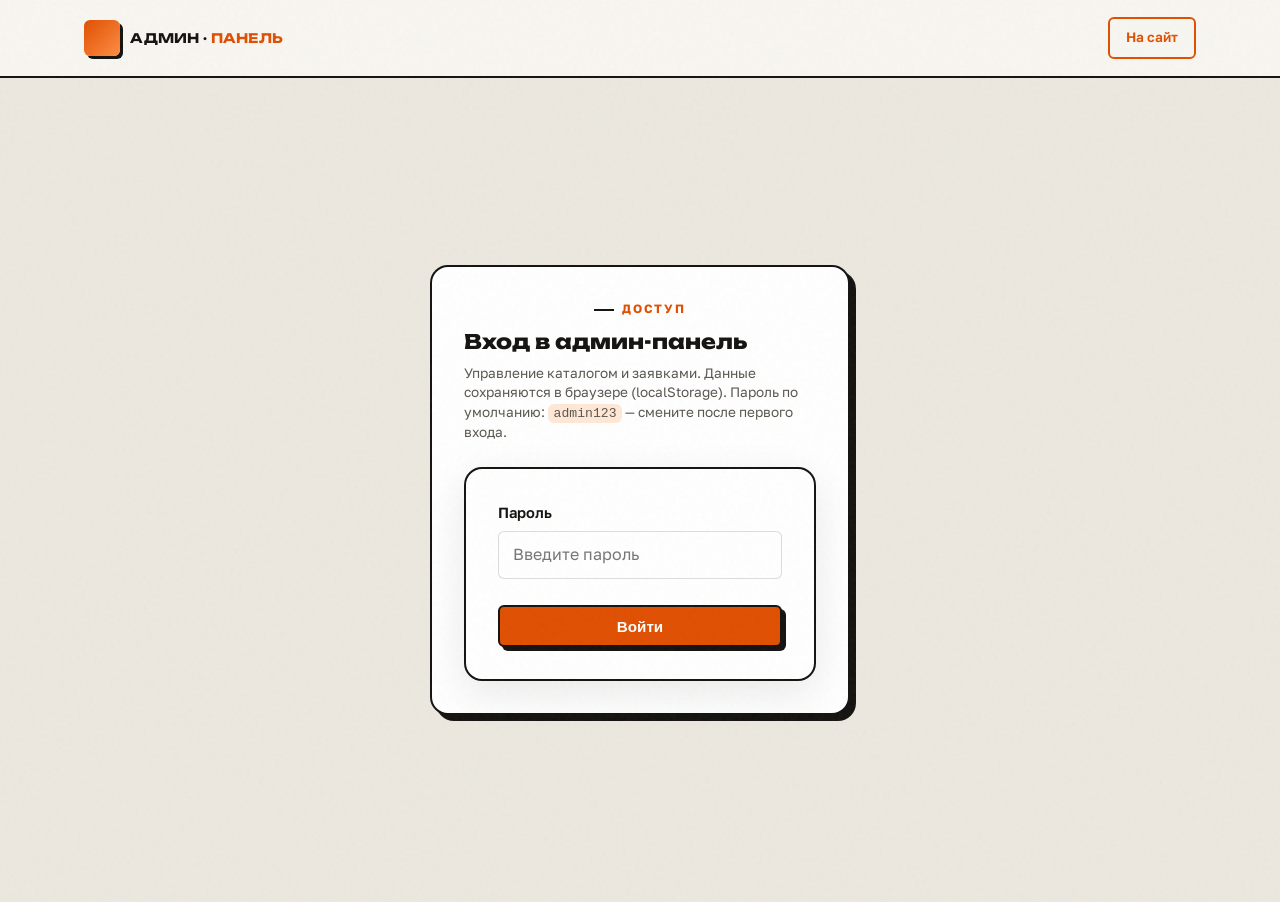
==== commit e288aef6: "Бот для заявок Не доработан" ====
--- a/admin.html
+++ b/admin.html
@@ -16,7 +16,7 @@
     <div class="container site-header__inner">
       <a href="index.html" class="logo">
         <span class="logo__mark" aria-hidden="true"></span>
-        <span class="logo__text">Админ · <em>Каталог</em></span>
+        <span class="logo__text">Админ · <em>Панель</em></span>
       </a>
       <a href="index.html" class="btn btn--outline btn--sm" id="admin-link-site">На сайт</a>
     </div>
@@ -27,7 +27,7 @@
       <p class="section__eyebrow">Доступ</p>
       <h1 class="admin-login__title">Вход в админ-панель</h1>
       <p class="admin-login__hint">
-        Управление каталогом инструментов. Данные сохраняются в браузере (localStorage).
+        Управление каталогом и заявками. Данные сохраняются в браузере (localStorage).
         Пароль по умолчанию: <code>admin123</code> — смените после первого входа.
       </p>
       <form id="login-form" class="form" novalidate>
@@ -42,6 +42,12 @@
   </section>
 
   <main class="admin-app container" id="admin-app" hidden>
+    <nav class="admin-nav" aria-label="Разделы админ-панели">
+      <button type="button" class="admin-nav__link is-active" data-admin-view="catalog" id="admin-nav-catalog">Каталог</button>
+      <button type="button" class="admin-nav__link" data-admin-view="applications" id="admin-nav-applications">Заявки</button>
+    </nav>
+
+    <section id="admin-view-catalog" class="admin-view">
     <div class="admin-toolbar">
       <h1 class="admin-toolbar__title">Каталог инструментов</h1>
       <div class="admin-toolbar__actions">
@@ -87,6 +93,38 @@
         </div>
         <button type="submit" class="btn btn--outline btn--sm">Сохранить пароль</button>
       </form>
+    </section>
+    </section>
+
+    <section id="admin-view-applications" class="admin-view" hidden>
+      <div class="admin-toolbar">
+        <h1 class="admin-toolbar__title">Заявки на аренду</h1>
+      </div>
+
+      <div class="admin-stats" id="applications-stats"></div>
+
+      <div class="admin-search">
+        <label class="admin-search__label" for="applications-search">Поиск</label>
+        <input class="form__control admin-search__input" type="search" id="applications-search" placeholder="Имя, телефон или инструмент…" autocomplete="off">
+      </div>
+
+      <div class="admin-table-wrap">
+        <table class="admin-table admin-table--applications" id="applications-table">
+          <thead>
+            <tr>
+              <th scope="col">Дата</th>
+              <th scope="col">Имя</th>
+              <th scope="col">Телефон</th>
+              <th scope="col">Инструмент</th>
+              <th scope="col">Комментарий</th>
+              <th scope="col">Статус</th>
+              <th scope="col">Действия</th>
+            </tr>
+          </thead>
+          <tbody id="applications-table-body"></tbody>
+        </table>
+        <p class="admin-empty" id="applications-empty" hidden>Заявок пока нет.</p>
+      </div>
     </section>
   </main>
 
@@ -177,8 +215,33 @@
     </div>
   </div>
 
+  <div class="modal admin-modal" id="application-modal" aria-hidden="true" role="dialog" aria-modal="true" aria-labelledby="application-modal-title">
+    <div class="modal__backdrop" id="application-modal-backdrop"></div>
+    <div class="modal__panel modal__panel--admin">
+      <header class="admin-form__head">
+        <h2 class="admin-form__title" id="application-modal-title">Заявка</h2>
+        <button type="button" class="modal__close" id="application-modal-close" aria-label="Закрыть">×</button>
+      </header>
+      <div class="admin-form admin-application-modal">
+        <p class="admin-form-error" id="application-form-error" role="alert" hidden></p>
+        <div id="application-modal-body"></div>
+        <div class="form__row admin-application-modal__status">
+          <label class="form__label" for="application-status">Статус заявки</label>
+          <select class="form__control" id="application-status"></select>
+        </div>
+        <footer class="admin-form__foot">
+          <button type="button" class="btn btn--outline btn--sm admin-application-modal__delete" id="application-delete">Удалить</button>
+          <button type="button" class="btn btn--outline" id="application-modal-cancel">Закрыть</button>
+          <button type="button" class="btn btn--primary" id="application-save-status">Сохранить статус</button>
+        </footer>
+      </div>
+    </div>
+  </div>
+
   <script src="js/tools-seed.js"></script>
   <script src="js/catalog-store.js"></script>
+  <script src="js/applications-store.js"></script>
+  <script src="js/admin-applications.js"></script>
   <script src="admin.js"></script>
 </body>
 </html>
--- a/admin.css
+++ b/admin.css
@@ -382,6 +382,169 @@
   color: var(--color-text-muted);
 }
 
+/* Навигация между разделами */
+.admin-nav {
+  display: flex;
+  flex-wrap: wrap;
+  gap: 0.5rem;
+  margin-bottom: 1.5rem;
+}
+
+.admin-nav__link {
+  padding: 0.55rem 1.1rem;
+  font-family: var(--font-display);
+  font-size: 0.82rem;
+  font-weight: 700;
+  letter-spacing: 0.04em;
+  text-transform: uppercase;
+  color: var(--color-text-muted);
+  background: var(--color-surface-elevated);
+  border: 2px solid var(--color-border);
+  border-radius: var(--radius-sm);
+  cursor: pointer;
+  transition:
+    color var(--t-fast) ease,
+    border-color var(--t-fast) ease,
+    background var(--t-fast) ease;
+}
+
+.admin-nav__link:hover {
+  color: var(--color-text);
+  border-color: var(--color-text);
+}
+
+.admin-nav__link.is-active {
+  color: var(--color-text);
+  background: var(--color-accent-soft);
+  border-color: var(--color-accent);
+}
+
+.admin-view[hidden] {
+  display: none !important;
+}
+
+/* Поиск заявок */
+.admin-search {
+  margin-bottom: 1.25rem;
+}
+
+.admin-search__label {
+  display: block;
+  margin-bottom: 0.35rem;
+  font-size: 0.78rem;
+  font-weight: 600;
+  letter-spacing: 0.06em;
+  text-transform: uppercase;
+  color: var(--color-text-muted);
+}
+
+.admin-search__input {
+  max-width: 420px;
+}
+
+/* Статусы заявок */
+.admin-badge--new {
+  color: #8b3a00;
+  background: #ffe8d6;
+  border-color: rgba(232, 93, 4, 0.25);
+}
+
+.admin-stat--new {
+  border-left-color: var(--color-accent);
+}
+
+.admin-stat--progress {
+  border-left-color: #c9a000;
+}
+
+.admin-stat--progress .admin-stat__value {
+  color: #8a6d00;
+}
+
+.admin-stat--done {
+  border-left-color: #1a4d2e;
+}
+
+.admin-stat--done .admin-stat__value {
+  color: #1a4d2e;
+}
+
+.admin-table__date {
+  white-space: nowrap;
+  font-size: 0.82rem;
+  color: var(--color-text-muted);
+}
+
+.admin-table__phone {
+  color: inherit;
+  text-decoration: none;
+  font-weight: 500;
+}
+
+.admin-table__phone:hover {
+  color: var(--color-accent);
+  text-decoration: underline;
+}
+
+.admin-table__comment {
+  max-width: 180px;
+  font-size: 0.84rem;
+  color: var(--color-text-muted);
+}
+
+/* Детали заявки в модалке */
+.admin-detail {
+  margin: 0 0 1.25rem;
+  display: grid;
+  gap: 0.75rem;
+}
+
+.admin-detail__row {
+  display: grid;
+  gap: 0.2rem;
+}
+
+.admin-detail__row dt {
+  font-size: 0.72rem;
+  font-weight: 700;
+  letter-spacing: 0.08em;
+  text-transform: uppercase;
+  color: var(--color-text-muted);
+}
+
+.admin-detail__row dd {
+  margin: 0;
+  font-size: 0.95rem;
+  line-height: 1.45;
+}
+
+.admin-detail__row dd a {
+  color: inherit;
+  font-weight: 600;
+}
+
+.admin-detail__comment {
+  white-space: pre-wrap;
+}
+
+.admin-application-modal {
+  padding: 1.5rem 1.75rem 1.75rem;
+}
+
+.admin-application-modal__status {
+  margin-bottom: 0;
+}
+
+.admin-application-modal__delete {
+  margin-right: auto;
+  color: #8b1a1a;
+  border-color: rgba(139, 26, 26, 0.35);
+}
+
+.admin-application-modal__delete:hover {
+  background: #fdeaea;
+}
+
 @media (max-width: 768px) {
   .admin-form__grid,
   .admin-form__grid--3 {
@@ -396,8 +559,13 @@
     grid-template-columns: 1fr;
   }
 
-  .admin-table th:nth-child(3),
-  .admin-table td:nth-child(3) {
+  #tools-table th:nth-child(3),
+  #tools-table td:nth-child(3) {
     display: none;
   }
-}
+
+  .admin-table--applications th:nth-child(5),
+  .admin-table--applications td:nth-child(5) {
+    display: none;
+  }
+}
